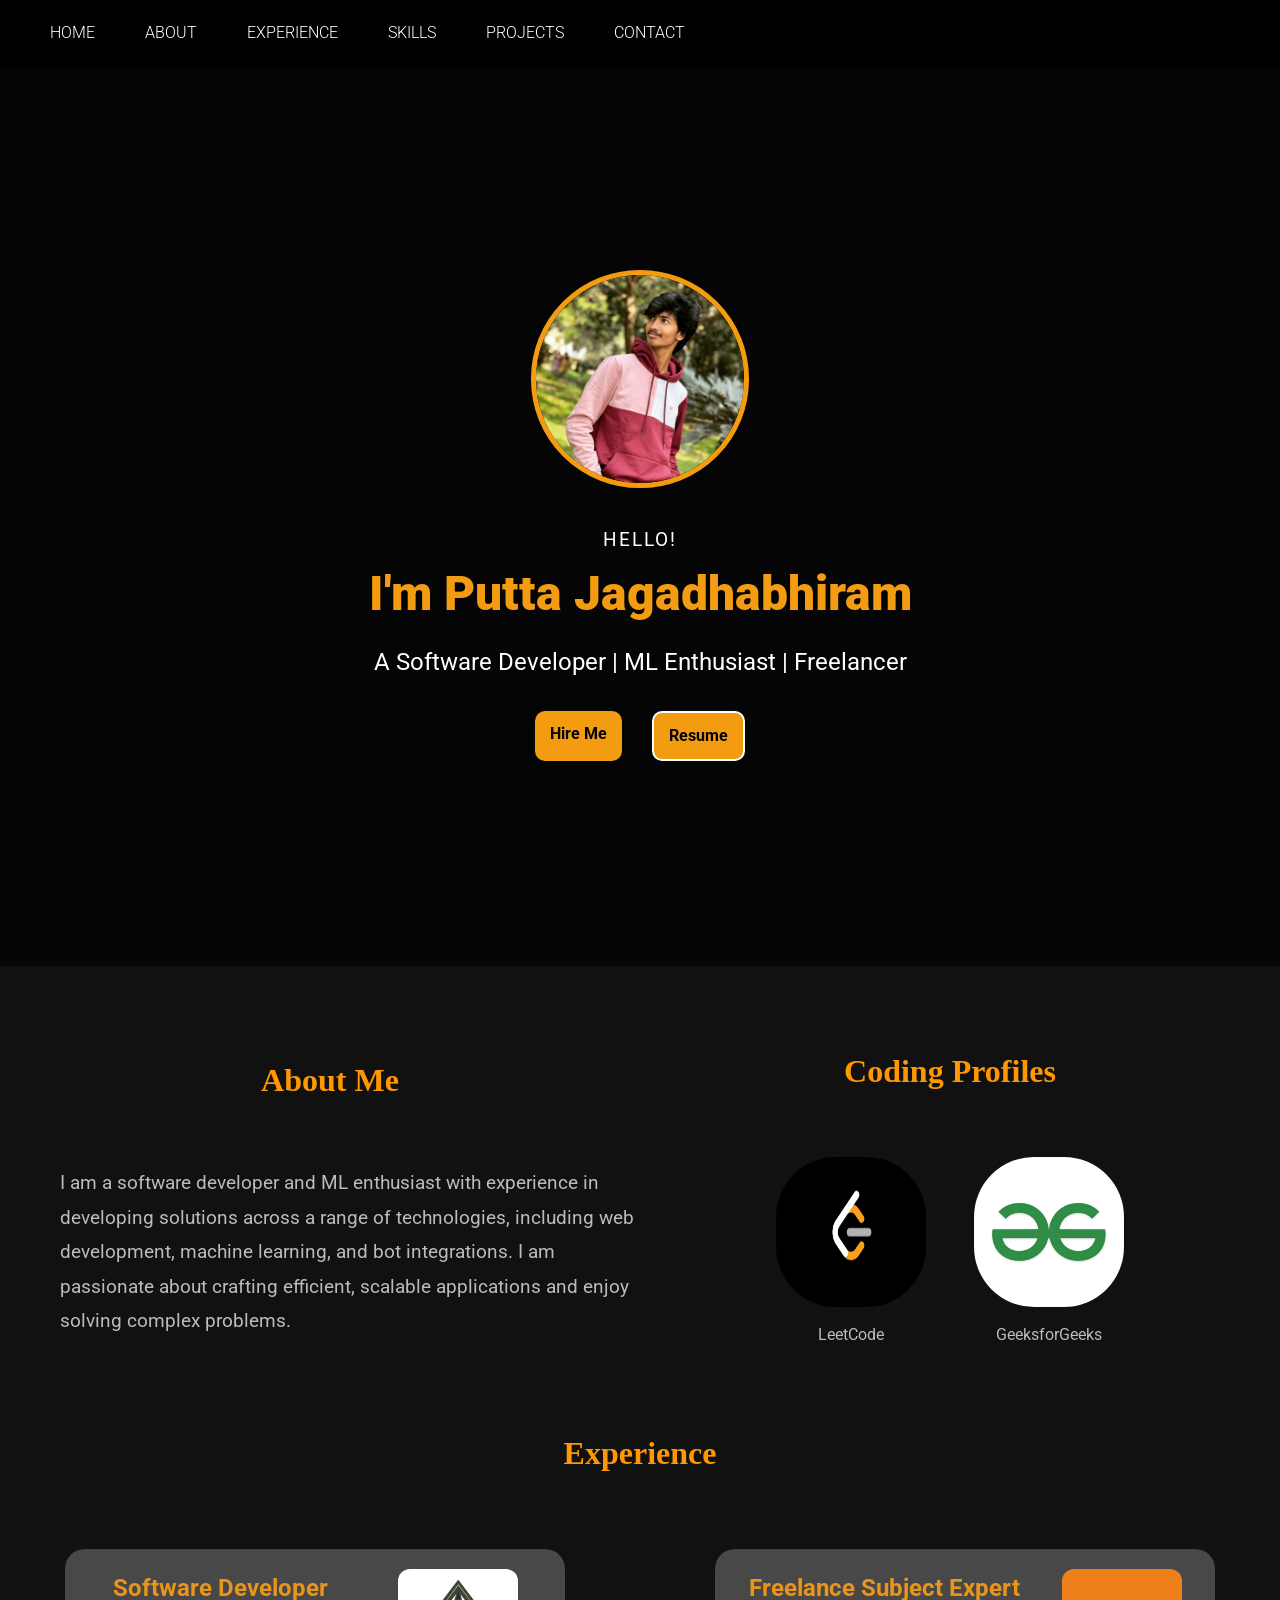
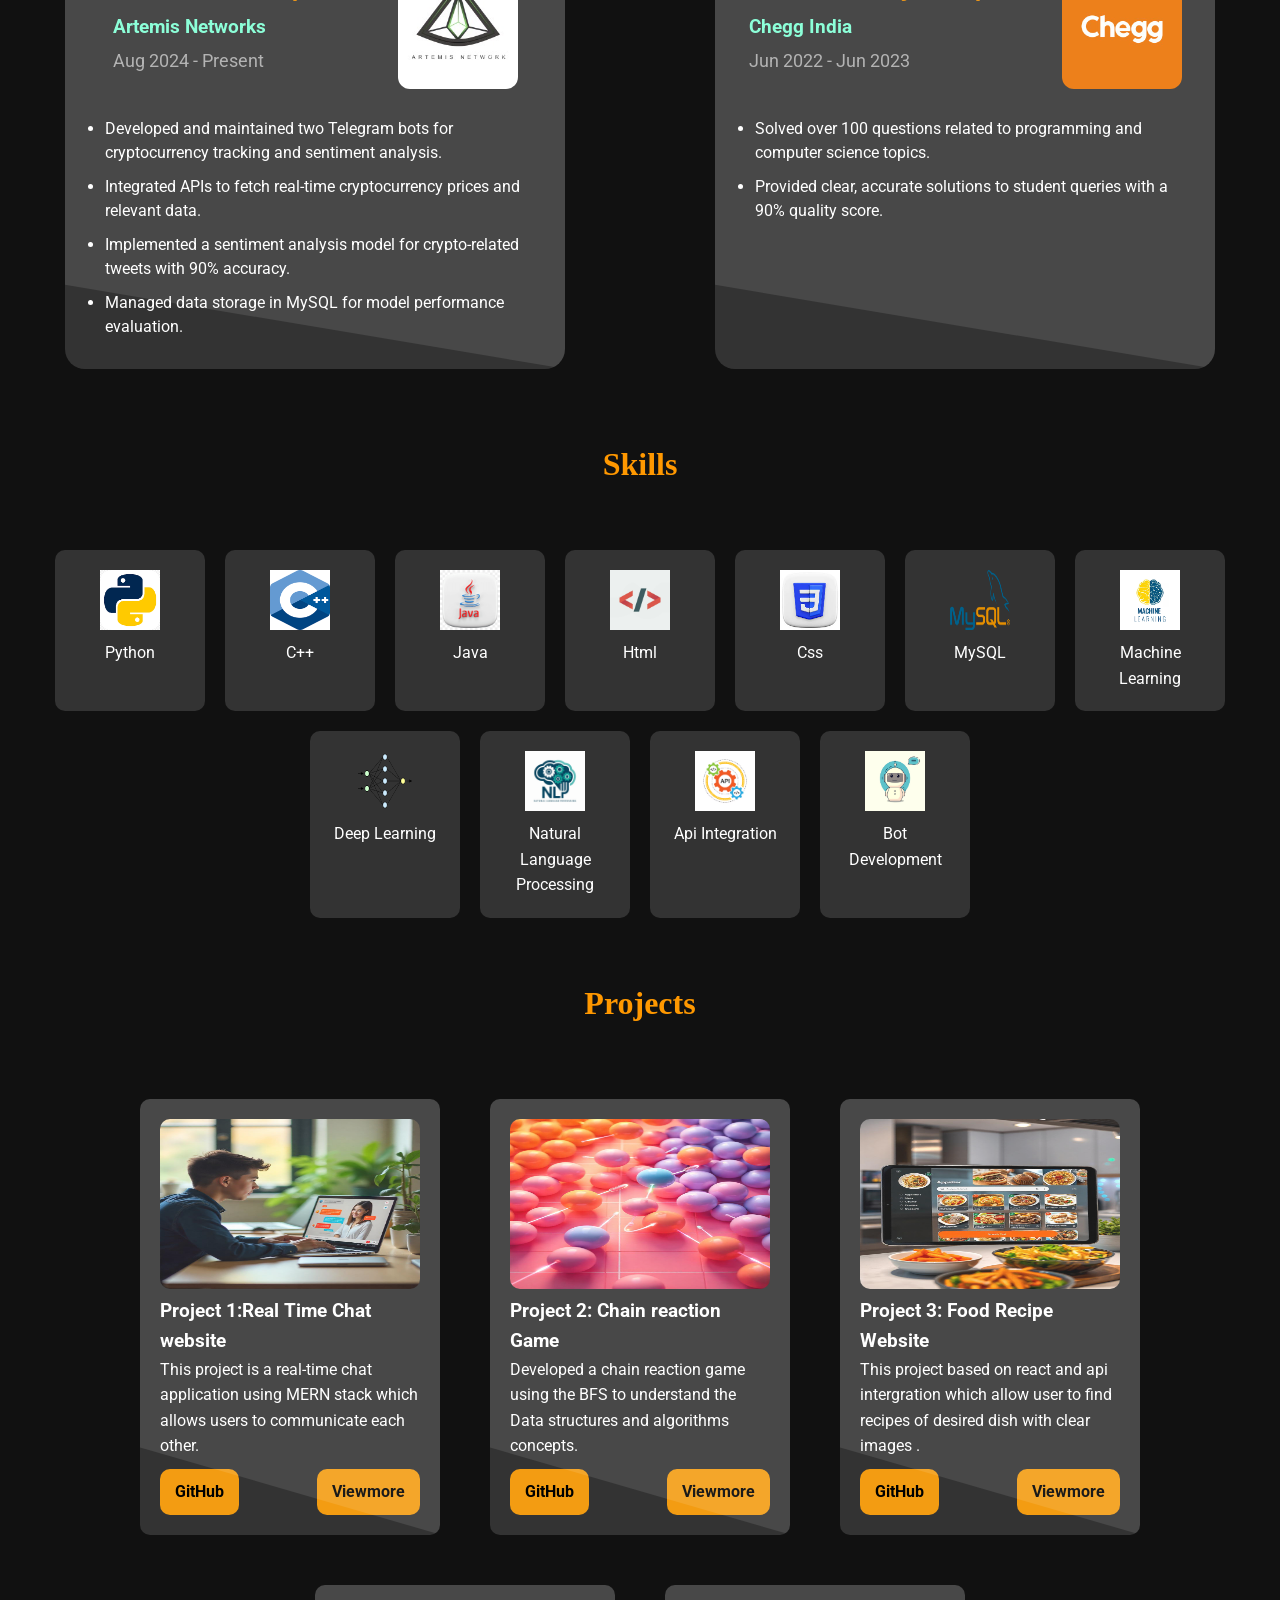
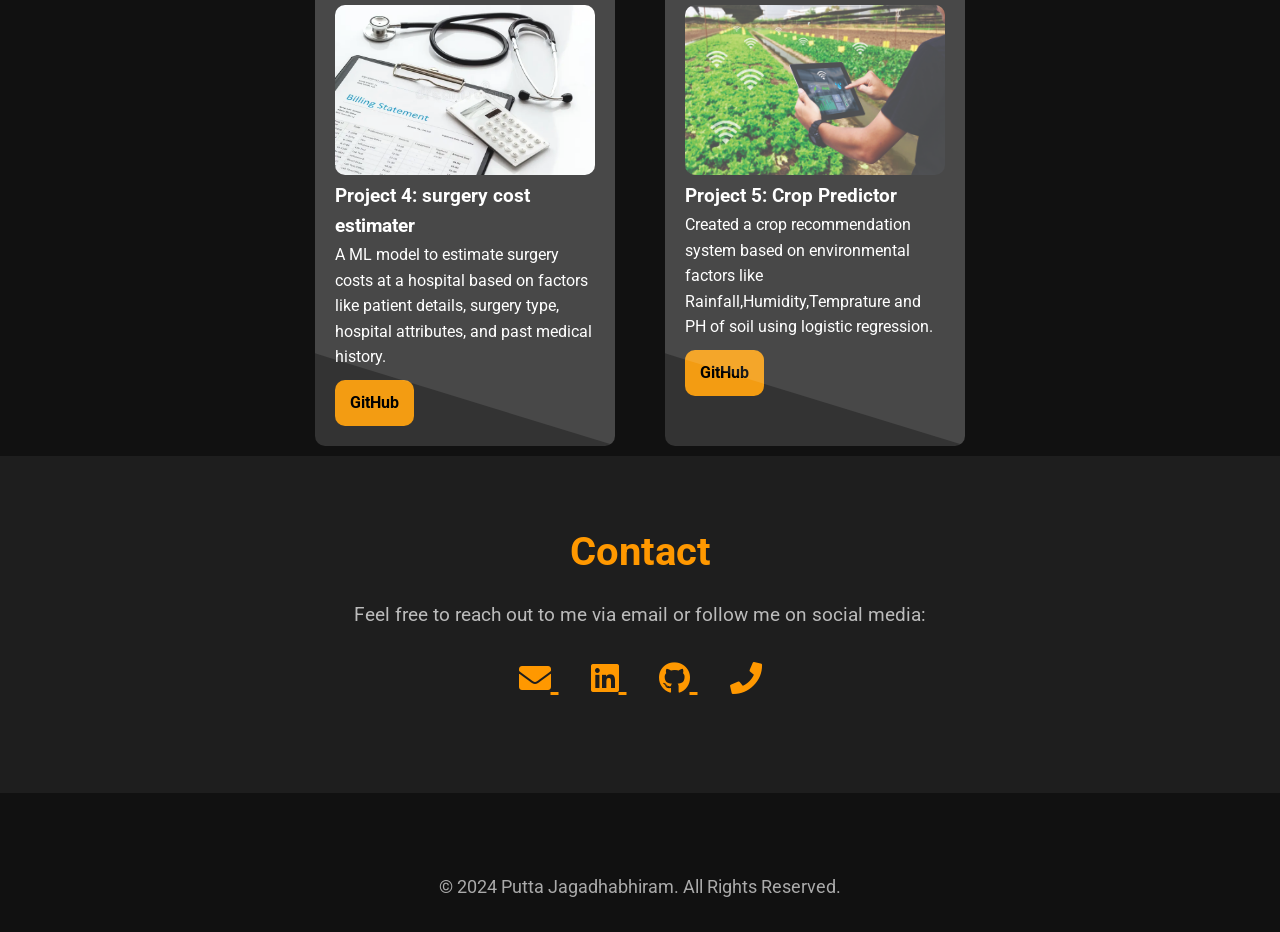
==== index.html @ eaf0d58d "Update index.html" ====
<!DOCTYPE html>
<html lang="en">
<head>
    <meta charset="UTF-8">
    <meta name="viewport" content="width=device-width, initial-scale=1.0">
    <meta http-equiv="X-UA-Compatible" content="IE=edge">
    <title>Putta Jagadhabhiram | Portfolio</title>
    <link rel="stylesheet" href="style.css">
    <link href="https://fonts.googleapis.com/css2?family=Roboto:wght@400;700&display=swap" rel="stylesheet">
    <link rel="stylesheet" href="https://cdnjs.cloudflare.com/ajax/libs/font-awesome/5.15.3/css/all.min.css">

</head>
    <!-- Google tag (gtag.js) -->
<script async src="https://www.googletagmanager.com/gtag/js?id=G-X73MNJ2M0C"></script>
<script>
  window.dataLayer = window.dataLayer || [];
  function gtag(){dataLayer.push(arguments);}
  gtag('js', new Date());

  gtag('config', 'G-X73MNJ2M0C');
</script>
    
<body>
    <header>
        <nav>
            <!-- Hamburger Icon for Mobile -->
            <div class="menu-toggle" id="mobile-menu">&#9776;</div>
    
            <!-- Navigation Links -->
            <ul id="nav-list">
                <li><a href="#hero">Home</a></li>
                <li><a href="#about">About</a></li>
                <li><a href="#experience">Experience</a></li>
                <li><a href="#skills">Skills</a></li>
                <li><a href="#projects">Projects</a></li>
                <li><a href="#contact">Contact</a></li>
            </ul>
        </nav>
    </header>
    
    
    
    

    <section id="hero">
        <div class="hero-content">
            <img src="hero-background.jpg" alt="Hero Image" class="hero-image">
            <div class="hero-text">
                <p class="hello-text">HELLO!</p>
                <h1>I'm Putta Jagadhabhiram</h1>
                <p class="role-text">A Software Developer | ML Enthusiast | Freelancer</p>
                <div class="btn-container">
                    <a href="#contact" class="btn primary-btn">Hire Me</a>
                    <a href="#projects" class="btn secondary-btn" id="resume-btn">Resume</a>
                </div>
            </div>
        </div>
    </section>
    <!-- Resume Button -->


<!-- Modal Structure -->
<div id="resume-modal" class="modal">
    <div class="modal-content">
        <span class="close">&times;</span>
        <h2>My Resume</h2>
        <iframe src="updated sde.pdf" width="100%" height="500px" frameborder="0"> 
            This browser does not support PDFs. Please download the resume <a href="resume for sde.pdf">here</a>.
        </iframe>
    </div>
</div>

    

    <!-- About Me Section -->
<section id="about" >
    <div class="about-content">
        <div class="about-text">
            <div class ="sideheadings">About Me</div>
            <p>I am a software developer and ML enthusiast with experience in developing solutions across a range of technologies, including web development, machine learning, and bot integrations. I am passionate about crafting efficient, scalable applications and enjoy solving complex problems.</p>
        </div>
        
        <div class="coding-profiles">
            <div class ="sideheadings">Coding Profiles</div>
            <div class="profile-links">
                <div class="profile-item">
                    <a href="https://leetcode.com/u/jagadhabhiram/" target="_blank" title="LeetCode Profile">
                        <img src="src/codingprofilepics/leetcode.png" alt="LeetCode Logo" class="profile-icon">
                    </a>
                    <p>LeetCode</p>
                </div>
                <div class="profile-item">
                    <a href="https://www.geeksforgeeks.org/user/abhirampuiad0/" target="_blank" title="GeeksforGeeks Profile">
                        <img src="src/codingprofilepics/gfg.png" alt="GFG Logo" class="profile-icon">
                    </a>
                    <p>GeeksforGeeks</p>
                </div>
            </div>
        </div>
    </div>
</section>


   
    
<section id="experience">
        <div class ="sideheadings">Experience</div>
        <div class="experience-container">
            <div class="experience-card">
            <div class="experiencepicdiv">
                
                <div>
                    <h2>Software Developer</h2>
                    <h3>Artemis Networks</h3>
                    <p class="experience-date">Aug 2024 - Present</p>
                </div>
                <div>
                    <img src="src/codingprofilepics/artemisnetwork_logo.jpeg" alt="LeetCode Logo" class="experiencepic">
                </div>
            </div>
                
                
                <ul>
                    <li>Developed and maintained two Telegram bots for cryptocurrency tracking and sentiment analysis.</li>
                    <li>Integrated APIs to fetch real-time cryptocurrency prices and relevant data.</li>
                    <li>Implemented a sentiment analysis model for crypto-related tweets with 90% accuracy.</li>
                    <li>Managed data storage in MySQL for model performance evaluation.</li>
                </ul>
            </div>
    
            <div class="experience-card">
                <div class="experiencepicdiv">

                    
                    <div>
                        <h2>Freelance Subject Expert</h2>
                        <h3>Chegg India</h3>
                        <p class="experience-date">Jun 2022 - Jun 2023</p>
                    </div>
                    <div>
                        <img src="src/codingprofilepics/chegg.jpeg" alt="LeetCode Logo" class="experiencepic">
                    </div>
                    
                </div>
                
             
                <ul>
                    <li>Solved over 100 questions related to programming and computer science topics.</li>
                    <li>Provided clear, accurate solutions to student queries with a 90% quality score.</li>
                </ul>
            </div>
            
        </div>
    </section>
    

    <section id="skills">
        <div class ="sideheadings">Skills</div>
        <div class="skills-container">
            <div class="skill-card">
                <img src="src/skills\python.jpg" alt="JavaScript Logo" class="skill-logo">
                <p>Python</p>
            </div>
            <div class="skill-card">
                <img src="src/skills\cpp.jpg" alt="Python Logo" class="skill-logo">
                <p>C++</p>
            </div>
            <div class="skill-card">
                <img src="src/skills\java.jpg" alt="Machine Learning Logo" class="skill-logo">
                <p>Java</p>
            </div>
            <div class="skill-card">
                <img src="src/skills\html.png" alt="React Logo" class="skill-logo">
                <p>Html</p>
            </div>
            <div class="skill-card">
                <img src="src/skills\css.jpg" alt="Flask Logo" class="skill-logo">
                <p>Css</p>
            </div>
            <div class="skill-card">
                <img src="src/skills\sql.jpg" alt="TensorFlow Logo" class="skill-logo">
                <p>MySQL</p>

            </div>
            <div class="skill-card">
                <img src="src/skills\ml.png" alt="JavaScript Logo" class="skill-logo">
                <p>Machine Learning</p>
            </div>
            <div class="skill-card">
                <img src="src/skills\dl.png" alt="Python Logo" class="skill-logo">
                <p>Deep Learning</p>
            </div>
            <div class="skill-card">
                <img src="src/skills\npl.png" alt="Machine Learning Logo" class="skill-logo">
                <p>Natural Language Processing</p>
            </div>
            <div class="skill-card">
                <img src="src/skills\api.jpg" alt="JavaScript Logo" class="skill-logo">
                <p>Api Integration</p>
            </div>
            <div class="skill-card">
                <img src="src/skills\bot.jpg" alt="Python Logo" class="skill-logo">
                <p>Bot Development</p>
            </div>
          
            
            
            
        </div>
    </section>
    

    <section id="projects">
        <div class ="sideheadings">Projects</div>
        <div class="projects-container">

            <div class="project-card">
                <img src="src/projectpics/project1.jpeg" alt="Project 1" class="project-image">
                <h3>Project 1:Real Time Chat website</h3>
                <p>This project is a real-time chat application using MERN stack which allows users to communicate each other.</p>
                <div class="project-buttons">
                    
                    <a href="https://github.com/abhiramputta" target="_blank" class="btn">GitHub</a>
                    <a href="projectfiles/project3.html" target="_parent" class="btn">Viewmore</a>
                </div>
            </div>
            <div class="project-card">
                <img src="src/projectpics/project2.jpeg" alt="Project 1" class="project-image">
                <h3>Project 2: Chain reaction Game </h3>
                <p>Developed a chain reaction game using the BFS to understand the Data structures and 
                    algorithms concepts.
                </p>
                <div class="project-buttons">
                    
                    <a href="https://github.com/abhiramputta" target="_blank" class="btn">GitHub</a>
                    <a href="projectfiles/project1.html" target="_parent" class="btn">Viewmore</a>

                </div>
            </div>
            
            <div class="project-card">
                <img src="src/projectpics/project3-image.jpeg" alt="Project 3" class="project-image">
                <h3>Project 3: Food Recipe Website</h3>
                <p>This project based on react and api intergration which allow user to find recipes of desired dish with clear images
                    .</p>
                <div class="project-buttons">
                    
                    <a href="https://github.com/abhiramputta" target="_blank" class="btn">GitHub</a>
                    <a href="projectfiles/project2.html" target="_parent" class="btn">Viewmore</a>
                </div>
            </div>
            <div class="project-card">
                <img src="src/projectpics/project4-image.jpg" alt="Project 4" class="project-image">
                <h3>Project 4: surgery cost estimater</h3>
                <p>A ML model to estimate surgery costs at a hospital based on factors like patient details, surgery type, hospital attributes, and past medical history.</p>
                <div class="project-buttons">
                    <a href="https://github.com/abhiramputta" target="_blank" class="btn">GitHub</a>
                    
            </div>
            </div>
    
            
    
            
    
            <div class="project-card">
                <img src="src/projectpics/project5-image.jpg" alt="Project 5" class="project-image">
                <h3>Project 5: Crop Predictor</h3>
                <p>Created a crop recommendation system based on environmental factors like Rainfall,Humidity,Temprature and PH of soil using logistic regression.</p>
                <div class="project-buttons">
                    
                    <a href="https://github.com/abhiramputta" target="_blank" class="btn">GitHub</a>
                </div>
            </div>
    
           
        </div>
        </section>
        

    <!-- Contact Section -->
    <section id="contact">
        <h2>Contact</h2>
        <p>Feel free to reach out to me via email or follow me on social media:</p>
        
        <div class="contact-details">
            <a href="mailto:abhiramputta3113@gmail.com" target="_blank" title="Email">
                <i class="fas fa-envelope"></i>
            </a>
            <a href="https://www.linkedin.com/in/abhiram-putta" target="_blank" title="LinkedIn">
                <i class="fab fa-linkedin"></i>
            </a>
            <a href="https://github.com/abhiramputta" target="_blank" title="GitHub">
                <i class="fab fa-github"></i>
            </a>
            <a href="tel:+918096395119" title="Phone Number">
                <i class="fas fa-phone"></i>
            </a>
        </div>

        
    </section>
    <script>
       
       document.addEventListener('DOMContentLoaded', () => {
    const menuToggle = document.getElementById('mobile-menu');
    const navList = document.getElementById('nav-list');

    menuToggle.addEventListener('click', () => {
        // Toggle the open class on the nav list
        navList.classList.toggle('open');
    });

    // Close the menu when any link is clicked
    navList.addEventListener('click', (event) => {
        // Close the menu
        if (event.target.tagName === 'A') {
            navList.classList.remove('open');
        }
    });
});






        // Get the modal
        const modal = document.getElementById("resume-modal");

        // Get the button that opens the modal
        const btn = document.getElementById("resume-btn");

        // Get the <span> element that closes the modal
        const span = document.getElementsByClassName("close")[0];

        // When the user clicks the button, open the modal 
        btn.onclick = function() {
            modal.style.display = "block";
        }

        // When the user clicks on <span> (x), close the modal
        span.onclick = function() {
            modal.style.display = "none";
        }

        // When the user clicks anywhere outside of the modal, close it
        window.onclick = function(event) {
            if (event.target === modal) {
                modal.style.display = "none";
            }
        }
        
    </script>


    <footer>
        <p>© 2024 Putta Jagadhabhiram. All Rights Reserved.</p>
    </footer>
</body>
</html>
---- style.css ----
/* General Styles */
:root {
    --primary-color: #f39c12;
    --secondary-color: #333;
    --text-color: #fff;
    --background-color: #111;
    --hover-bg-color: #e67e22;
    --accent-color: #f39c12;
    --light-text-color: #aaa;
    --padding-small: 10px;
    --padding-medium: 20px;
    --padding-large: 30px;
    --border-radius: 10px;
    --border-radius-large: 20px;
    --font-large: 50px;
    --font-medium: 24px;
    --font-small: 18px;
    --font-xsmall: 14px;
}

/* Reset styles */
* {
    margin: 0;
    padding: 0;
    box-sizing: border-box;
}

body {
    font-family: 'Roboto', sans-serif;
    background-color: var(--background-color);
    color: var(--text-color);
    line-height: 1.6;
    transition: all 0.3s ease;
}

/* Header Styles */
/* Header and Navigation */
header {
    background-color: #000;
    padding: var(--padding-small) var(--padding-medium);
    display: flex;
    justify-content: space-between;
    align-items: center;
    box-shadow: 0 4px 8px rgba(0, 0, 0, 0.5);
    position: sticky;
    top: 0;
    z-index: 1000;
    animation: slideDown 0.5s ease-in-out;
}

@keyframes slideDown {
    from {
        transform: translateY(-100%);
    }
    to {
        transform: translateY(0);
    }
}

/* /* Logo */


/* Navigation Styling */
nav {
    display: flex;
    justify-content: space-between;
    align-items: center; /* Align items vertically in the center */
    padding: 10px;
    position: relative;
}

/* Hide the menu on mobile */
.menu-toggle {
    display: none; /* Hide the menu toggle on larger screens */
    cursor: pointer;
    font-size: 20px;
}

/* Navigation List */
nav ul {
    list-style-type: none;
    display: flex; /* Display as a flex container */
    gap: var(--padding-small); /* Space between items */
}

/* Navigation List Item */
nav ul li {
    position: relative; /* Positioning context for pseudo-elements */
}

nav ul li a {
    text-decoration: none;
    color: var(--text-color); /* Text color variable */
    font-weight: 300;
    text-transform: uppercase;
    padding: var(--padding-small) var(--padding-medium); /* Padding around links */
    transition: color 0.3s ease, transform 0.3s ease; /* Transition effects */
}

/* Hover Effects with Animation */
nav ul li a:hover {
    color: var(--hover-bg-color); /* Color change on hover */
    transform: scale(1.1); /* Slight scaling on hover */
}

/* Underline Effect on Hover */
nav ul li a::after {
    content: ''; /* Creates an underline */
    position: absolute;
    width: 0;
    height: 2px;
    background-color: var(--hover-bg-color); /* Underline color */
    left: 50%; /* Centered */
    bottom: 0;
    transition: width 0.3s ease, left 0.3s ease; /* Transition for underline */
}

nav ul li a:hover::after {
    width: 100%; /* Full width on hover */
    left: 0; /* Align to the left */
}

/* Responsive Design */
@media (max-width: 768px) {
    nav {
        justify-content: space-between; /* Space between items */
    }

    /* Hamburger icon visible on mobile */
    .menu-toggle {
        display: block; /* Show on mobile */
        color: var(--text-color); /* Text color for hamburger */
    }

    nav ul {
        flex-direction: column; /* Stack items vertically */
        visibility: hidden; /* Hidden by default */
        position: fixed; /* Fixed positioning for full screen */
        left: 0; /* Align to the left */
        top: 0; /* Align to the top */
        width: 100%; /* Full width */
        height: 100%; /* Full height */
        background-color: rgba(8, 6, 6, 0.95); /* Semi-transparent background */
        justify-content: center; /* Center items vertically */
        align-items: center; /* Center items horizontally */
        transition: visibility 0s, opacity 0.3s ease; /* Smooth transition */
        opacity: 0; /* Hidden by default */
    }

    /* Menu open state */
    nav ul.open {
        visibility: visible; /* Make it visible */
        opacity: 1; /* Fully opaque */
        padding: 10px; /* Padding around the menu */
    }

    nav ul li {
        width: 100%; /* Full width for menu items */
        text-align: center; /* Center align text */
    }

    nav ul li a {
        padding: 15px; /* Adjust padding for links */
        display: block; /* Make links block level */
        font-size: 18px; /* Font size for links */
        border-bottom: 1px solid rgba(255, 255, 255, 0.1); /* Divider between items */
    }
}

/* Modal Styles */
.modal {
    display: none; /* Hidden by default */
    position: fixed; /* Stay in place */
    z-index: 1000; /* Sit on top */
    left: 0;
    top: 0;
    width: 100%; /* Full width */
    height: 100%; /* Full height */
    overflow: auto; /* Enable scroll if needed */
    background-color: rgba(15, 4, 4, 0.8); /* Black w/ opacity */
}

.modal-content {
    background-color: #191717;
    margin: 15% auto; /* 15% from the top and centered */
    padding: 20px;
    border: 1px solid #060505;
    width: 80%; /* Could be more or less, depending on screen size */
}

.close {
    color: #aaa;
    float: right;
    font-size: 28px;
    font-weight: bold;
}

.close:hover,
.close:focus {
    color: black;
    text-decoration: none;
    cursor: pointer;
}

/* Hero Section */
#hero {
    background-size: cover;
    background-position: center;
    height: 100vh; /* Full viewport height */
    display: flex;
    align-items: center; /* Center content vertically */
    justify-content: center; /* Center content horizontally */
    text-align: center;
    color: var(--text-color);
    position: relative;
    padding: 20px; /* Add some padding for smaller screens */
}

#hero::after {
    content: '';
    position: absolute;
    top: 0;
    left: 0;
    width: 100%;
    height: 100%;
    background: rgba(0, 0, 0, 0.7); /* Dark overlay */
}

.hero-content {
    position: relative;
    z-index: 1; /* Ensure content is above the overlay */
}

/* Responsive Image */
.hero-image {
    width: 40%; /* Flexible width for responsiveness */
    max-width: 300px; /* Max width for larger screens */
    height: auto; /* Maintain aspect ratio */
    border-radius: 50%;
    object-fit: cover; /* Cover the element */
    margin: 0 auto 20px; /* Center image and add margin */
    transition: transform 0.3s ease; /* Scale transition */
    border: 5px solid var(--primary-color);
}

.hero-image:hover {
    transform: scale(1.1); /* Scale on hover */
}

/* Responsive Text */
.hero-text h1 {
    font-size: 3rem; /* Use rem for flexibility */
    font-weight: 900;
    color: var(--primary-color);
    margin-bottom: 10px; /* Add space below */
}

.hello-text {
    padding-top: 10px; /* Adjust padding for smaller screens */
    font-size: 1.2rem; /* Responsive font size */
    letter-spacing: 2px; /* Reduced letter spacing for smaller screens */
}

.role-text {
    font-size: 1.5rem; /* Responsive font size */
    margin-bottom: var(--padding-large);
}

/* Media Queries for Further Responsiveness */
@media (max-width: 768px) {
    .hero-image {
        width: 70%; /* Increase image size on smaller screens */
    }

    .hero-text h1 {
        font-size: 2.5rem; /* Smaller font size for h1 */
    }

    .hello-text {
        font-size: 1rem; /* Smaller font size for hello text */
    }

    .role-text {
        font-size: 1.2rem; /* Smaller font size for role text */
    }
}

@media (max-width: 480px) {
    .hero-image {
        width: 90%; /* Full width on very small screens */
    }

    .hero-text h1 {
        font-size: 2rem; /* Further reduce h1 size */
    }

    .hello-text {
        font-size: 0.9rem; /* Further reduce hello text size */
    }

    .role-text {
        font-size: 1rem; /* Further reduce role text size */
    }
}

.btn-container {
    display: flex;
    justify-content: center;
    gap: var(--padding-large);
}

.btn {
    padding: var(--padding-small) var(--padding-large);
    border-radius: var(--border-radius);
    font-weight: bold;
    text-decoration: none;
    transition: transform 0.3s ease, box-shadow 0.3s ease;
}

.primary-btn {
    background-color: var(--primary-color);
    color: #000;
    box-shadow: 0 4px 15px rgba(0, 0, 0, 0.2);
}

.primary-btn:hover {
    transform: translateY(-3px);
    box-shadow: 0 6px 20px rgba(0, 0, 0, 0.3);
}

.secondary-btn {
    background-color: transparent;
    border: 2px solid var(--text-color);
    color: var(--text-color);
}

.secondary-btn:hover {
    border-color: var(--primary-color);
    color: var(--primary-color);
}

/* Section Styles */
.sideheadings{
    padding: 60px 20px;
    text-align: center;
    font-family: Georgia, 'Times New Roman', Times, serif;
    font-size: xx-large;
    font-weight: bolder;
    color: #ff9800;
    
}


#about {
    padding: 20px 20px;
}

.about-content {
    display: flex;
    justify-content: space-between;
    align-items: center;
}

.about-text {
    max-width: 50%;
}



.about-text p {
    font-size: 1.2rem;
    color: #bbb;
    line-height: 1.8;
    text-align: left;
    padding-left: 40px;
}

.coding-profiles {
    flex: 1;
    text-align: center;

}



.profile-links {
    display: flex;
    justify-content: center;
}

.profile-item {
    margin: 0 1.5rem;
}

.profile-item img.profile-icon {
    width: 150px;
    height: 150px;
    border-radius: 40%;
    transition: transform 0.3s ease;
}

.profile-item img.profile-icon:hover {
    transform: scale(1.1);
}

.profile-item p {
    margin-top: 0.5rem;
    color: #bbb;
    font-size: 1rem;
}

@media (max-width: 768px) {
    .about-content {
        flex-direction: column;
    }
    
    .about-text, .coding-profiles {
        max-width: 100%;
        text-align: center;
    }
}


/* Experience Section */
#experience .experience-container {
    display: flex;
    justify-content: space-around;
    flex-wrap: wrap;
    gap: 20px; /* Added consistent spacing */
}

.experience-card {
    background-color: var(--secondary-color);
    padding: var(--padding-medium);
    width: min(500px, 80%); /* Adjust for responsiveness */
    margin: 10px;
    border-radius: var(--border-radius-large);
    text-align: left;
    transition: transform 0.3s, box-shadow 0.3s;
    position: relative;
    overflow: hidden;
}

.experience-card::before {
    content: '';
    position: absolute;
    top: 0;
    left: 0;
    width: 100%;
    height: 100%;
    background: rgba(255, 255, 255, 0.1);
    clip-path: polygon(0 0, 100% 0, 100% 100%, 0 80%);
    transition: clip-path 0.3s ease;
}

.experience-card:hover::before {
    clip-path: polygon(0 0, 100% 0, 100% 100%, 0 0);
}

.experience-card:hover {
    transform: translateY(-5px);
    box-shadow: 0 6px 25px rgba(0, 0, 0, 0.5); /* Subtle shadow enhancement */
}

.experience-card h2 {
    margin-bottom: 5px;
    font-weight: bold;
    color:#e68900;
}

.experience-card h3 {
    margin: 5px 0;
    color:aquamarine;
}

.experience-date {
    font-size: var(--font-small);
    color: var(--light-text-color);
    margin-bottom: 10px;
}

.experience-card ul {
    list-style-type: disc;
    padding-left: 20px;
}

.experience-card ul li {
    margin-bottom: 10px; /* Better spacing */
    line-height: 1.5; /* Improves readability */
}

.experiencepicdiv {
    display: flex;
    flex-direction: row;
    justify-content: space-around;
    gap: 15px;
    margin-bottom: 20px;
}

.experiencepic {
    max-width: 120px; /* Adjusted for smaller size */
    max-height: 200px;
    object-fit: cover; /* Prevents distortion */
    border-radius: 10%; /* Circular image */
    
}


/* Skill Section */
#skills .skills-container {
    display: flex;
    justify-content: center;
    gap: 20px;
    flex-wrap: wrap;
}

.skill-card {
    background-color: #333;
    color: var(--text-color);
    padding: var(--padding-medium);
    border-radius: var(--border-radius);
    width: 150px;
    text-align: center;
    transition: transform 0.3s ease, box-shadow 0.3s ease;
    display: flex;
    flex-direction: column;
    align-items: center;
}

.skill-logo {
    width: 60px;
    height: 60px;
    margin-bottom: 10px;
}

.skill-card:hover {
    transform: translateY(-10px);
    box-shadow: 0 8px 16px rgba(0, 0, 0, 0.3);
}

/* Projects Section */
#projects .projects-container {
    display: flex;
    justify-content: center;
    flex-wrap: wrap;
    gap: 30px;
}

.project-card {
    background-color: var(--secondary-color);
    padding: var(--padding-medium);
    width: 300px;
    margin: 10px;
    border-radius: var(--border-radius);
    text-align: left;
    transition: transform 0.3s, box-shadow 0.3s;
    overflow: hidden;
    position: relative;
}

.project-card:hover {
    transform: translateY(-10px);
    box-shadow: 0 4px 20px rgba(0, 0, 0, 0.5);
}

.project-card::after {
    content: '';
    position: absolute;
    top: 0;
    left: 0;
    width: 100%;
    height: 100%;
    background: rgba(255, 255, 255, 0.1);
    clip-path: polygon(0 0, 100% 0, 100% 100%, 0 80%);
    transition: clip-path 0.3s ease;
}

.project-card:hover::after {
    clip-path: polygon(0 0, 100% 0, 100% 100%, 0 0);
}

.project-image {
    width: 100%;
    height: 170px;
    border-radius: var(--border-radius);
}

.project-buttons {
    display: flex;
    justify-content: space-between;
    margin-top: 10px;
}

.btn {
    padding: var(--padding-small) 15px;
    border-radius: var(--border-radius);
    background-color: var(--primary-color);
    color: #000;
    text-decoration: none;
    transition: background-color 0.3s ease, transform 0.3s ease;
}

.btn:hover {
    background-color: var(--hover-bg-color);
    transform: translateY(-3px);
}
@import url('https://cdnjs.cloudflare.com/ajax/libs/font-awesome/5.15.3/css/all.min.css');

/* Contact Section */
#contact {
    padding: 4rem 2rem;
    background-color: #1e1e1e;
    color: white;
    text-align: center;
}

#contact h2 {
    font-size: 2.5rem;
    margin-bottom: 1rem;
    color: #ff9800;
}

#contact p {
    font-size: 1.2rem;
    color: #bbb;
}

.contact-details {
    margin: 1.5rem 0;
}

.contact-details a {
    margin: 0 1rem;
    color: #ff9800;
    font-size: 2rem;
    transition: color 0.3s ease;
}

.contact-details a:hover {
    color: #e68900;
}

.email-text {
    font-size: 1.1rem;
    color: #ccc;
}

/* FontAwesome Icons */



/* Footer Styles */
footer {
    
    padding: var(--padding-medium);
    text-align: center;
    color: var(--light-text-color);
    font-size: var(--font-small);
    margin-top: 50px;
}

footer p {
    margin: 10px 0;
}
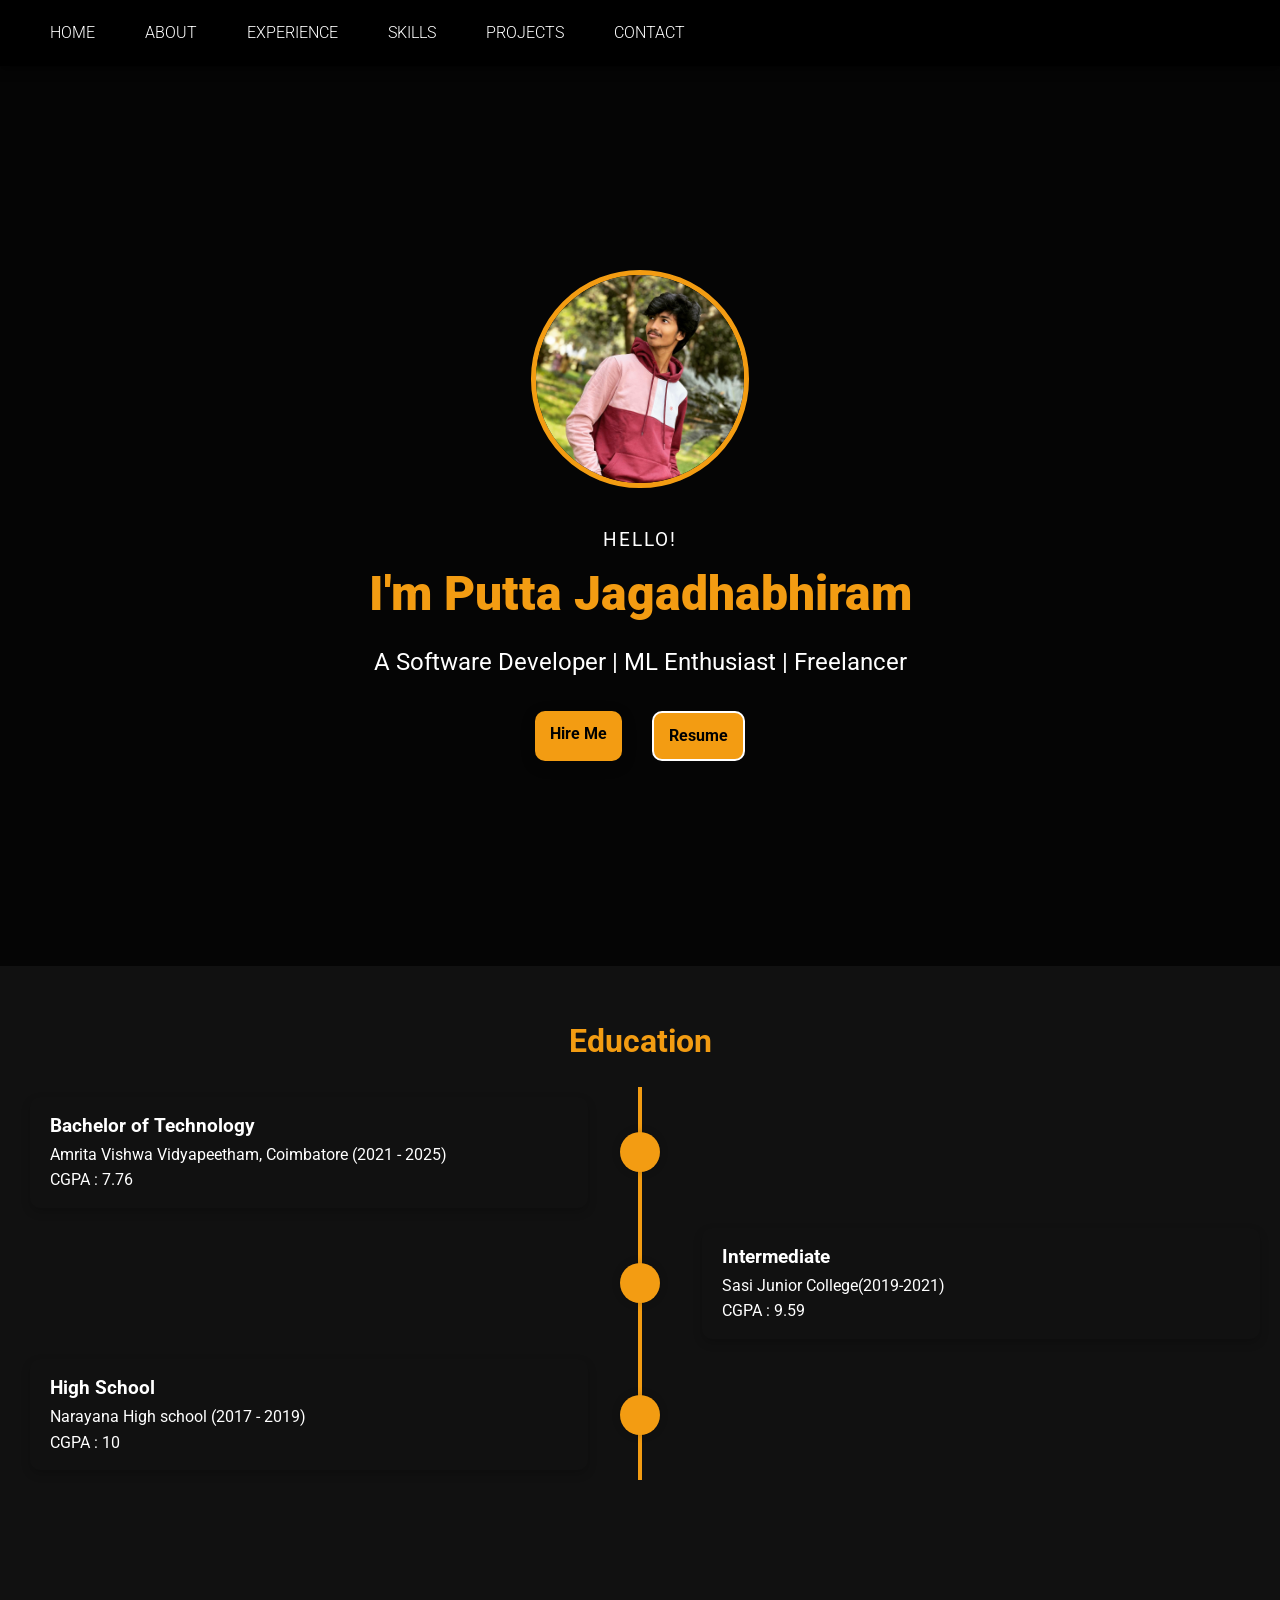
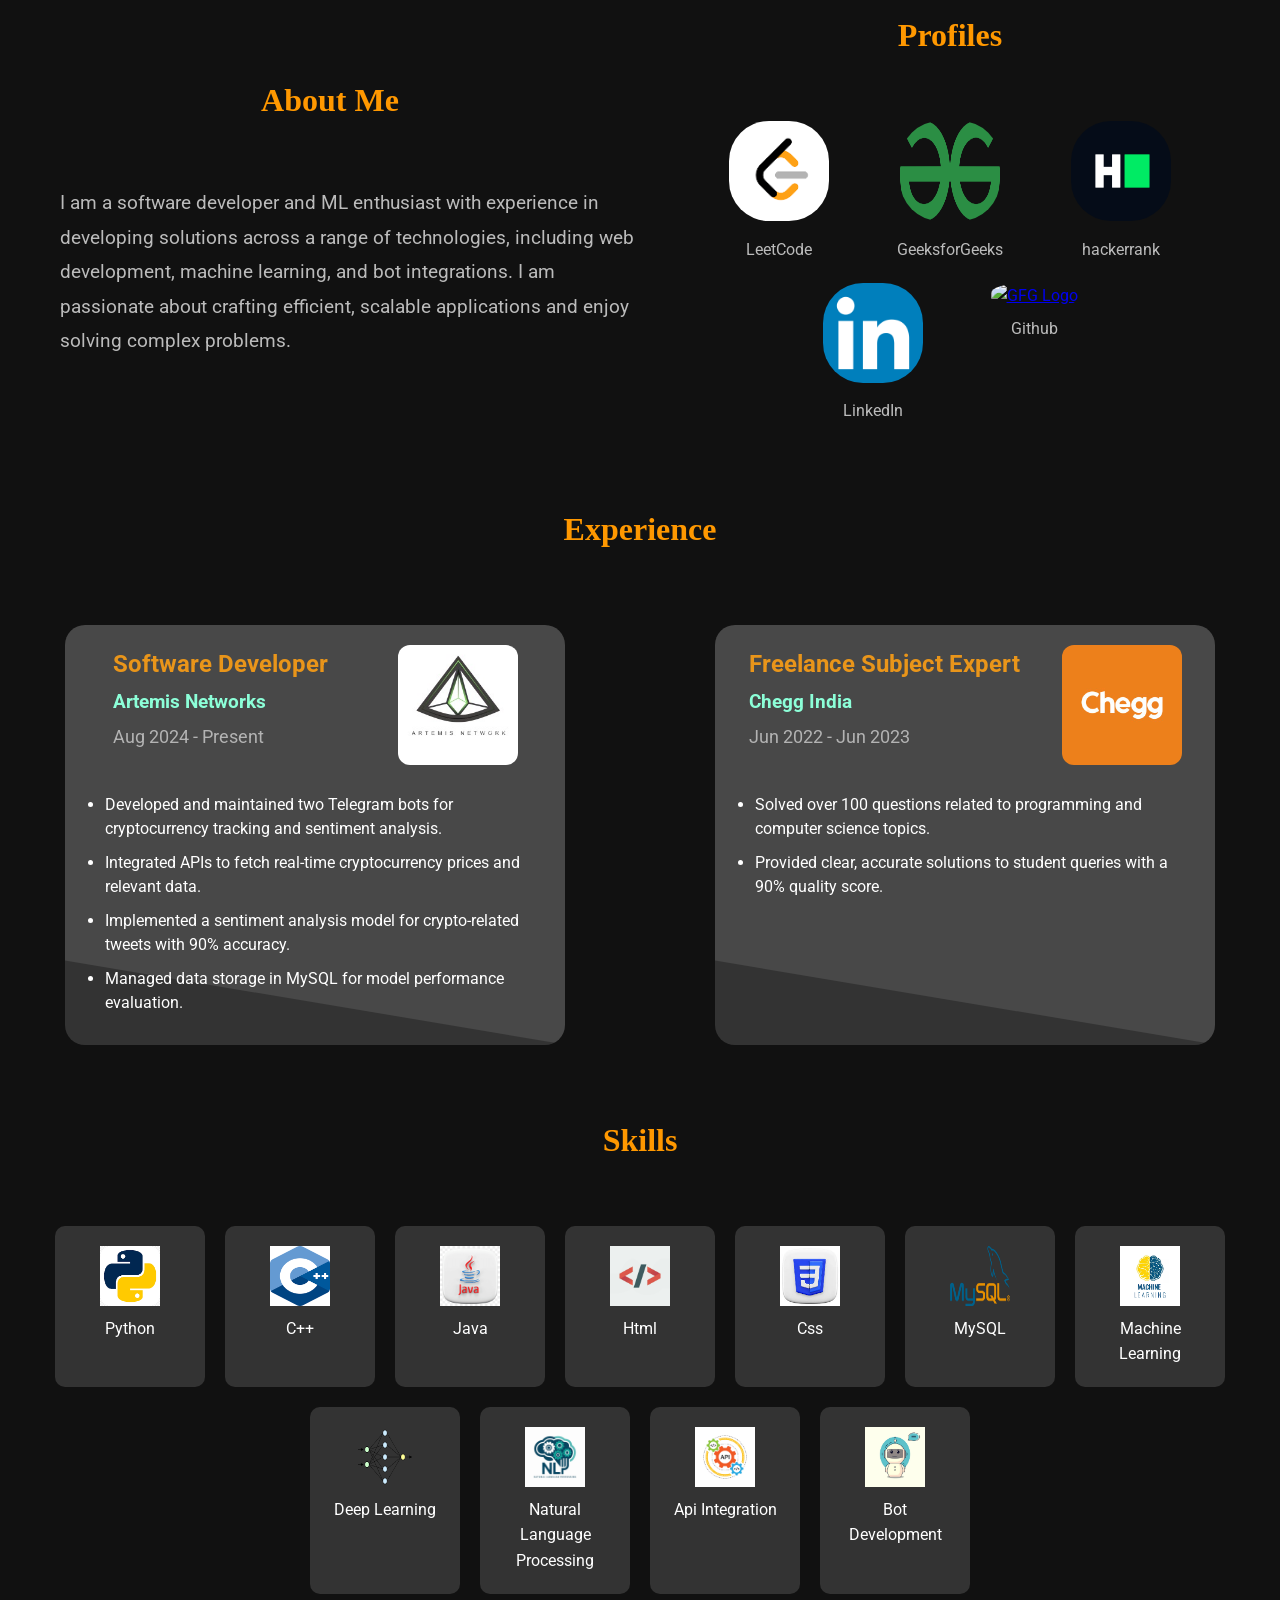
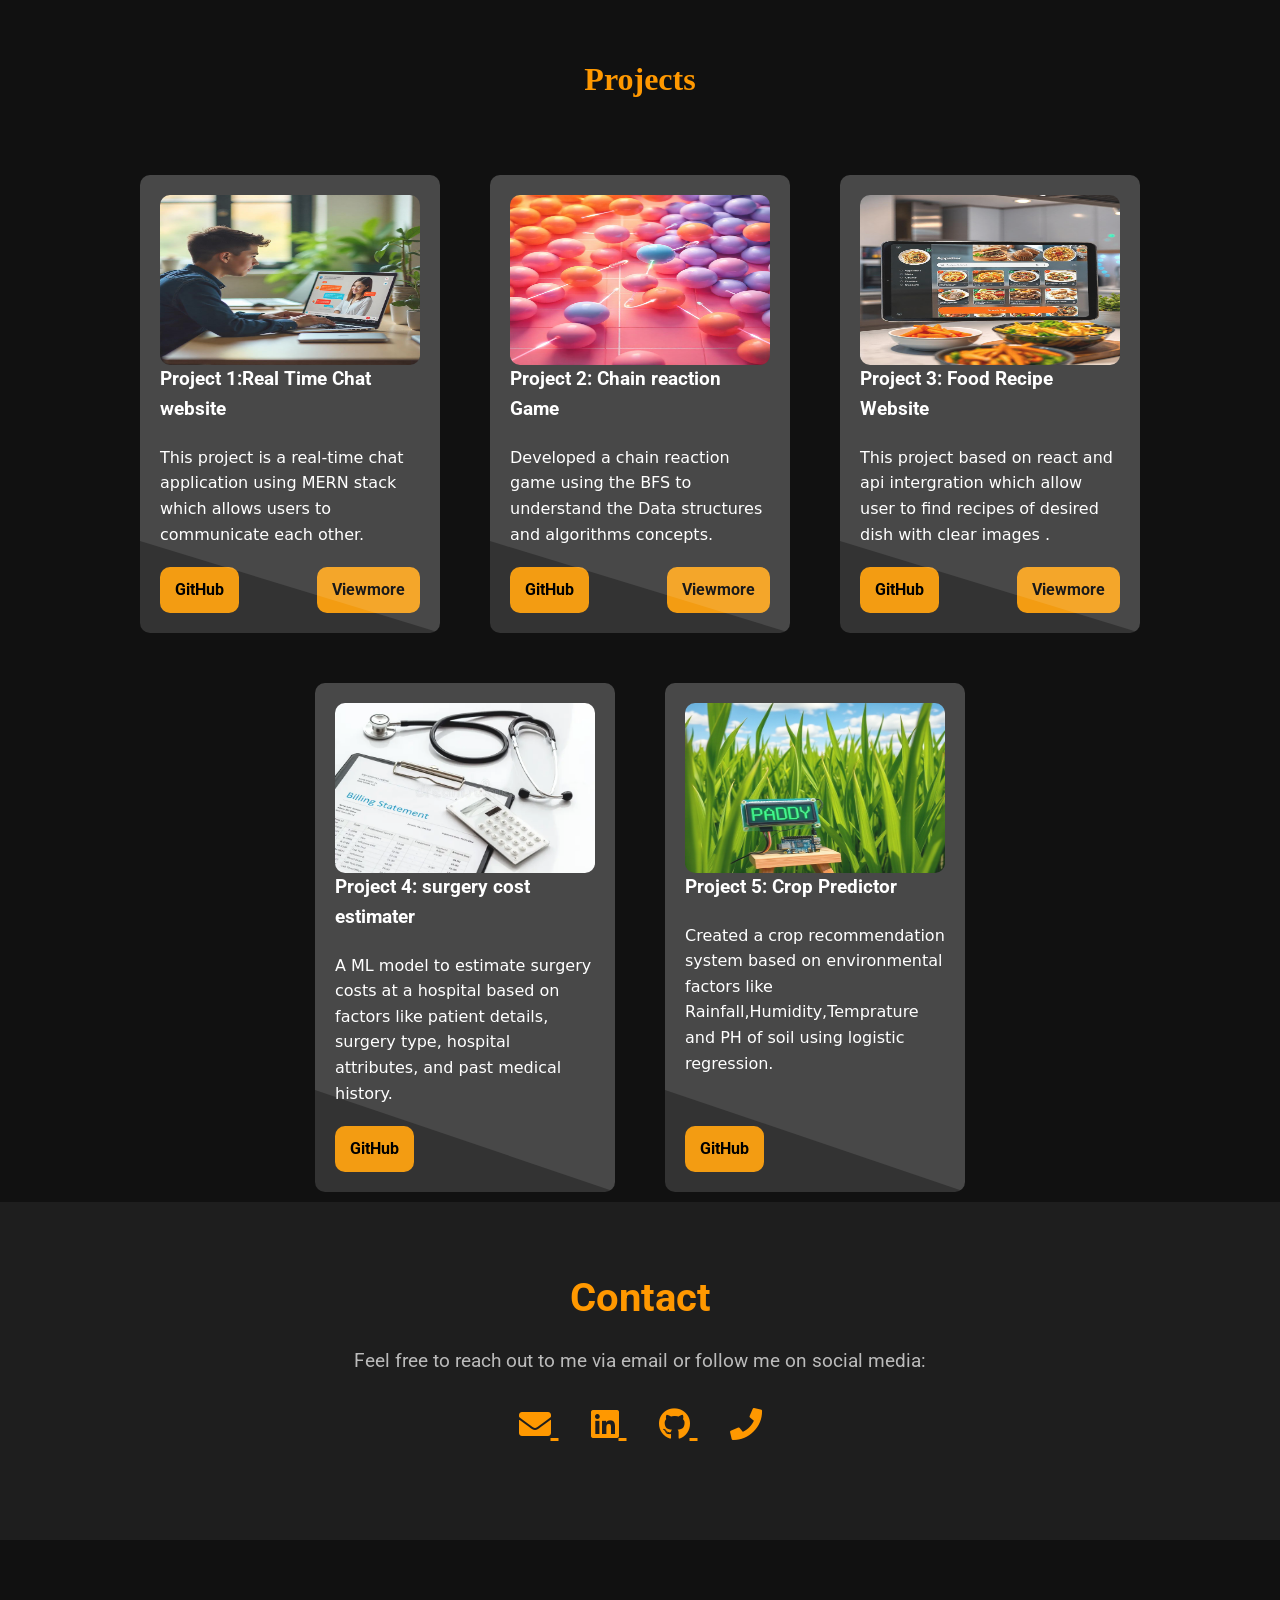
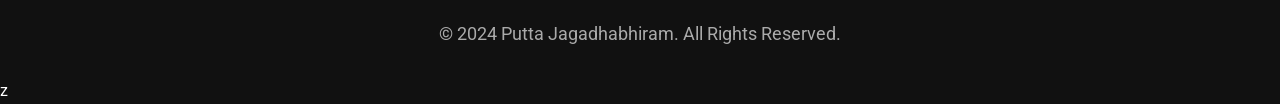
==== commit c482c665: "education updated" ====
--- a/index.html
+++ b/index.html
@@ -64,11 +64,40 @@
     <div class="modal-content">
         <span class="close">&times;</span>
         <h2>My Resume</h2>
-        <iframe src="updated sde.pdf" width="100%" height="500px" frameborder="0"> 
+        <iframe src="resume for sde.pdf" width="100%" height="500px" frameborder="0"> 
             This browser does not support PDFs. Please download the resume <a href="resume for sde.pdf">here</a>.
         </iframe>
     </div>
 </div>
+
+<section id="education">
+    <h2>Education</h2>
+    <div class="timeline">
+        <div class="timeline-container left">
+            <div class="content">
+                <h3>Bachelor of Technology</h3>
+                <p>Amrita Vishwa Vidyapeetham, Coimbatore (2021 - 2025)</p>
+                <p>CGPA : 7.76</p>
+            </div>
+        </div>
+        <div class="timeline-container right">
+            <div class="content">
+                <h3>Intermediate</h3>
+                <p>Sasi Junior College(2019-2021)</p>
+                <p>CGPA : 9.59</p>
+            </div>
+        </div>
+        <div class="timeline-container left">
+            <div class="content">
+                <h3>High School</h3>
+                <p>Narayana High school (2017 - 2019)</p>
+                <p>CGPA : 10</p>
+            </div>
+        </div>
+    </div>
+</section>
+
+
 
     
 
@@ -81,7 +110,7 @@
         </div>
         
         <div class="coding-profiles">
-            <div class ="sideheadings">Coding Profiles</div>
+            <div class ="sideheadings">Profiles</div>
             <div class="profile-links">
                 <div class="profile-item">
                     <a href="https://leetcode.com/u/jagadhabhiram/" target="_blank" title="LeetCode Profile">
@@ -94,6 +123,24 @@
                         <img src="src/codingprofilepics/gfg.png" alt="GFG Logo" class="profile-icon">
                     </a>
                     <p>GeeksforGeeks</p>
+                </div>
+                <div class="profile-item">
+                    <a href="https://www.hackerrank.com/profile/abhiramputta3113" target="_blank" title="hackerrank Profile">
+                        <img src="src/codingprofilepics/hackerrank.png" alt="GFG Logo" class="profile-icon">
+                    </a>
+                    <p>hackerrank</p>
+                </div>
+                <div class="profile-item">
+                    <a href="https://www.linkedin.com/in/abhiram-putta/" target="_blank" title="LinkedIn Profile">
+                        <img src="src/codingprofilepics/linkedin.png" alt="GFG Logo" class="profile-icon">
+                    </a>
+                    <p>LinkedIn</p>
+                </div>
+                <div class="profile-item">
+                    <a href="https://github.com/abhiramputta" target="_blank" title="GitHub Profile">
+                        <img src="src/codingprofilepics/git.png" alt="GFG Logo" class="profile-icon">
+                    </a>
+                    <p>Github</p>
                 </div>
             </div>
         </div>
@@ -350,6 +397,29 @@
                 modal.style.display = "none";
             }
         }
+
+        document.addEventListener("DOMContentLoaded", () => {
+    const containers = document.querySelectorAll(".timeline-container");
+    containers.forEach((container, index) => {
+        setTimeout(() => {
+            container.classList.add("active");
+        }, index * 2000); // Each container appears 1 second apart
+    });
+});
+
+document.addEventListener('scroll', () => {
+    const containers = document.querySelectorAll('.timeline-container');
+    const triggerHeight = window.innerHeight * 0.8;
+
+    containers.forEach((container) => {
+        const top = container.getBoundingClientRect().top;
+        if (top < triggerHeight) {
+            container.classList.add('active');
+        }
+    });
+});
+
+
         
     </script>
 
@@ -357,5 +427,5 @@
     <footer>
         <p>© 2024 Putta Jagadhabhiram. All Rights Reserved.</p>
     </footer>
-</body>
+</body>z
 </html>
--- a/style.css
+++ b/style.css
@@ -177,7 +177,7 @@
     width: 100%; /* Full width */
     height: 100%; /* Full height */
     overflow: auto; /* Enable scroll if needed */
-    background-color: rgba(15, 4, 4, 0.8); /* Black w/ opacity */
+  
 }
 
 .modal-content {
@@ -351,6 +351,135 @@
 }
 
 
+/* Education Section */
+#education {
+    padding: 50px 20px;
+    background-color: var(--secondary-bg-color);
+    text-align: center;
+}
+
+#education h2 {
+    margin-bottom: 20px;
+    color: var(--primary-color);
+    font-size: 2rem;
+}
+
+/* Timeline layout */
+.timeline {
+    display: flex;
+    flex-direction: column;
+    position: relative;
+    align-items: flex-start;
+    width: 100%;
+}
+
+.timeline::before {
+    content: '';
+    position: absolute;
+    top: 0;
+    left: 50%; /* Centered line */
+    transform: translateX(-50%);
+    width: 4px;
+    background-color: var(--primary-color);
+    height: 100%;
+    z-index: -1;
+}
+
+/* Timeline container */
+.timeline-container {
+    display: flex;
+    flex-direction: row;
+    align-items: center;
+    justify-content: flex-start;
+    width: 100%;
+    position: relative;
+    margin: 10px 0;
+    opacity: 0; /* Hidden by default for animation */
+    transform: translateY(50px);
+    transition: opacity 0.7s ease, transform 0.7s ease;
+}
+
+.timeline-container.active {
+    opacity: 1;
+    transform: translateY(0); /* Moves to original position */
+}
+
+/* Circle on timeline */
+.timeline-container::before {
+    content: '';
+    position: absolute;
+    left: 50%; /* Centered on the line */
+    transform: translateX(-50%);
+    width: 40px;
+    height: 40px;
+    background-color: var(--primary-color);
+    border-radius: 50%;
+    box-shadow: 0 0 8px rgba(0, 0, 0, 0.2);
+    z-index: 1;
+    color: none;
+}
+
+/* Education content */
+.timeline-container .content {
+    background-color: var(--primary-bg-color);
+    color: var(--text-color);
+    padding: 15px 20px;
+    border-radius: var(--border-radius);
+    box-shadow: 0 4px 10px rgba(0, 0, 0, 0.2);
+    width: 45%; /* Adjusted width */
+    text-align: left;
+    margin-left: 10px;
+}
+
+.timeline-container.left .content {
+    margin-right: auto; /* Content aligns left */
+}
+
+.timeline-container.right .content {
+    margin-left: auto; /* Content aligns right */
+}
+
+/* Animation delay for cascading effect */
+.timeline-container:nth-child(1) {
+    transition-delay: 0.2s;
+}
+.timeline-container:nth-child(2) {
+    transition-delay: 0.4s;
+}
+.timeline-container:nth-child(3) {
+    transition-delay: 0.6s;
+}
+.timeline-container:nth-child(4) {
+    transition-delay: 0.8s;
+}
+
+/* Responsive adjustments */
+@media (max-width: 768px) {
+    .timeline::before {
+        left: 10%; /* Move line slightly left for smaller screens */
+    }
+
+    .timeline-container {
+        flex-direction: column; /* Stacks items vertically */
+        align-items: flex-start;
+    }
+
+    .timeline-container .content {
+        width: 80%; /* Wider content for smaller screens */
+        margin-left: 10%;
+    }
+
+    .timeline-container::before {
+        left: 10%; /* Adjust circle position */
+        height: 20px;
+        width: 20px;
+    }
+    
+}
+
+
+
+
 #about {
     padding: 20px 20px;
 }
@@ -362,7 +491,7 @@
 }
 
 .about-text {
-    max-width: 50%;
+    flex:3;
 }
 
 
@@ -376,7 +505,7 @@
 }
 
 .coding-profiles {
-    flex: 1;
+    flex: 3;
     text-align: center;
 
 }
@@ -386,6 +515,8 @@
 .profile-links {
     display: flex;
     justify-content: center;
+    flex-wrap: wrap;
+    gap:20px;
 }
 
 .profile-item {
@@ -393,8 +524,8 @@
 }
 
 .profile-item img.profile-icon {
-    width: 150px;
-    height: 150px;
+    width: 100px;
+    height: 100px;
     border-radius: 40%;
     transition: transform 0.3s ease;
 }
@@ -556,6 +687,15 @@
     transition: transform 0.3s, box-shadow 0.3s;
     overflow: hidden;
     position: relative;
+    display: flex;
+    flex-direction: column;
+    justify-content: space-between; /* Ensures buttons stay at the bottom */
+}
+.project-card p{
+    margin-bottom: 20px;
+    margin-top: 20px;
+    font-family: system-ui, -apple-system, BlinkMacSystemFont, 'Segoe UI', Roboto, Oxygen, Ubuntu, Cantarell, 'Open Sans', 'Helvetica Neue', sans-serif;
+
 }
 
 .project-card:hover {
@@ -588,7 +728,7 @@
 .project-buttons {
     display: flex;
     justify-content: space-between;
-    margin-top: 10px;
+    margin-top: auto; 
 }
 
 .btn {
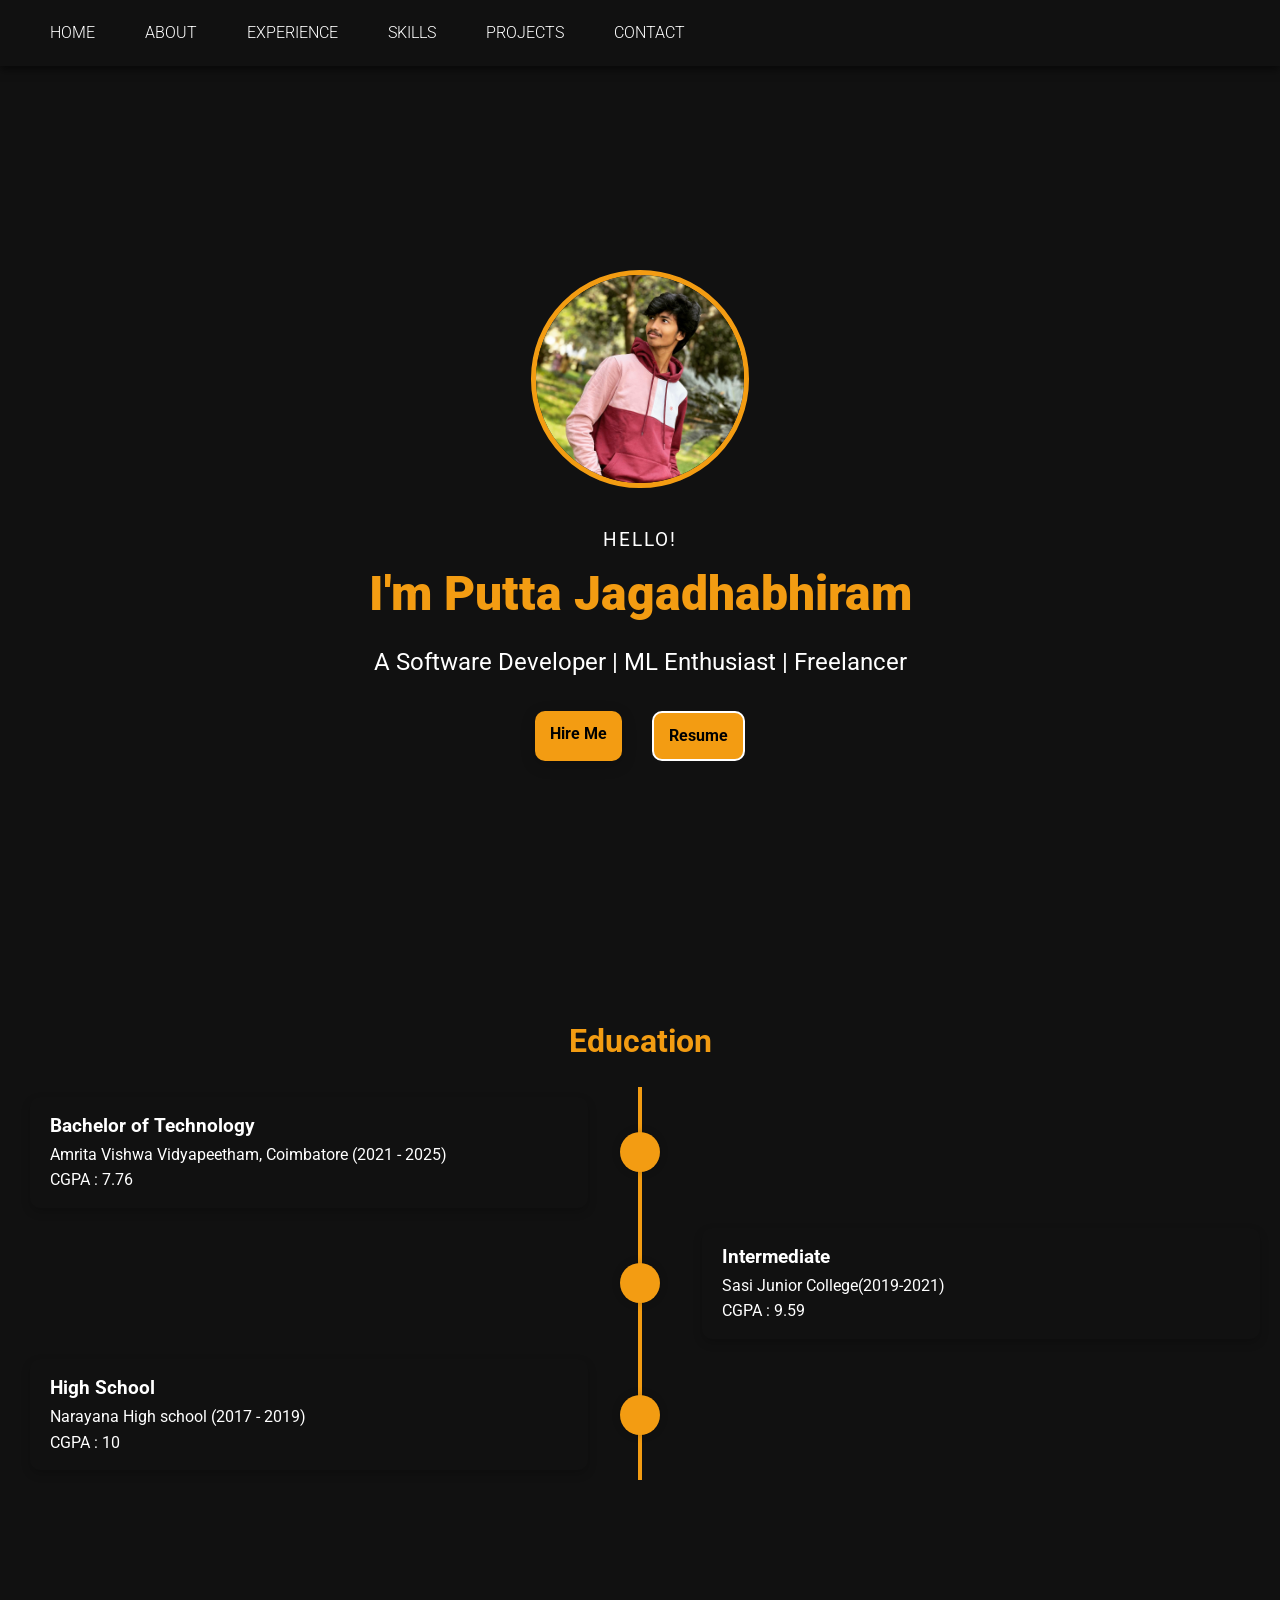
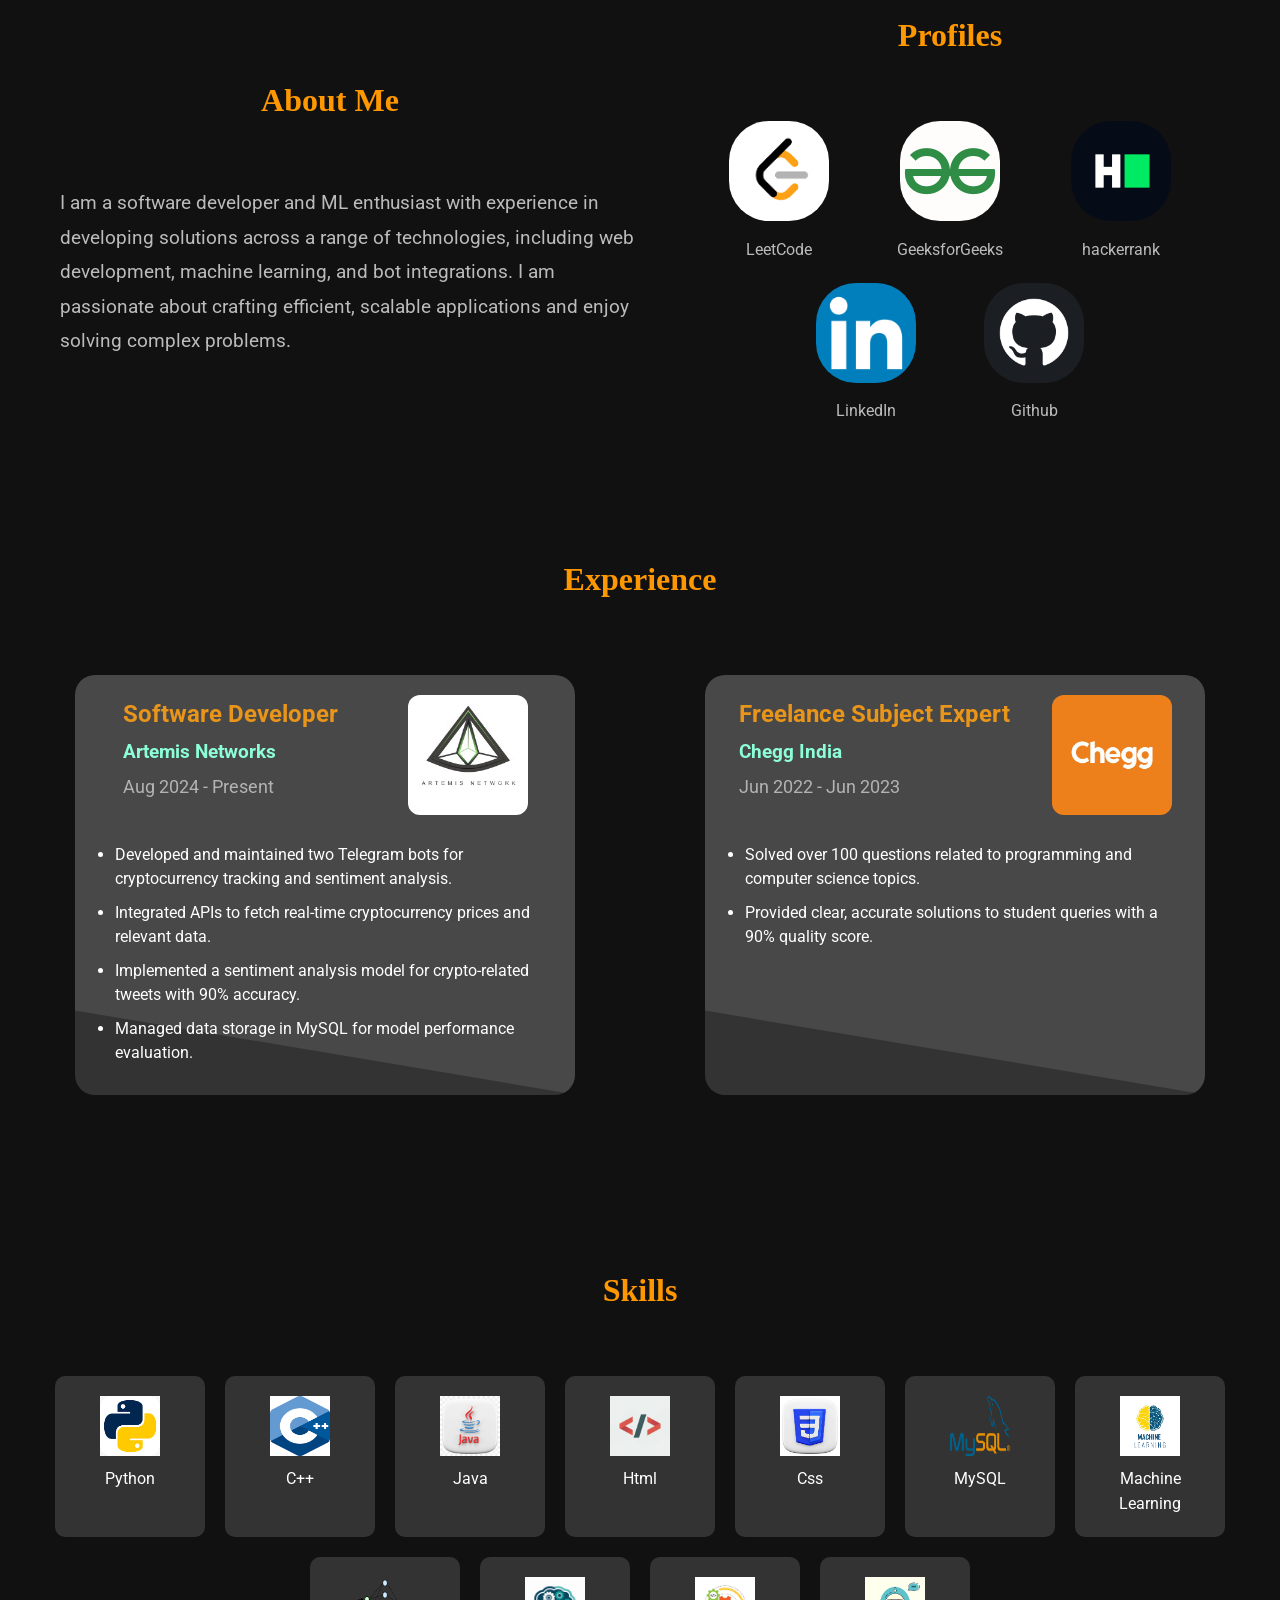
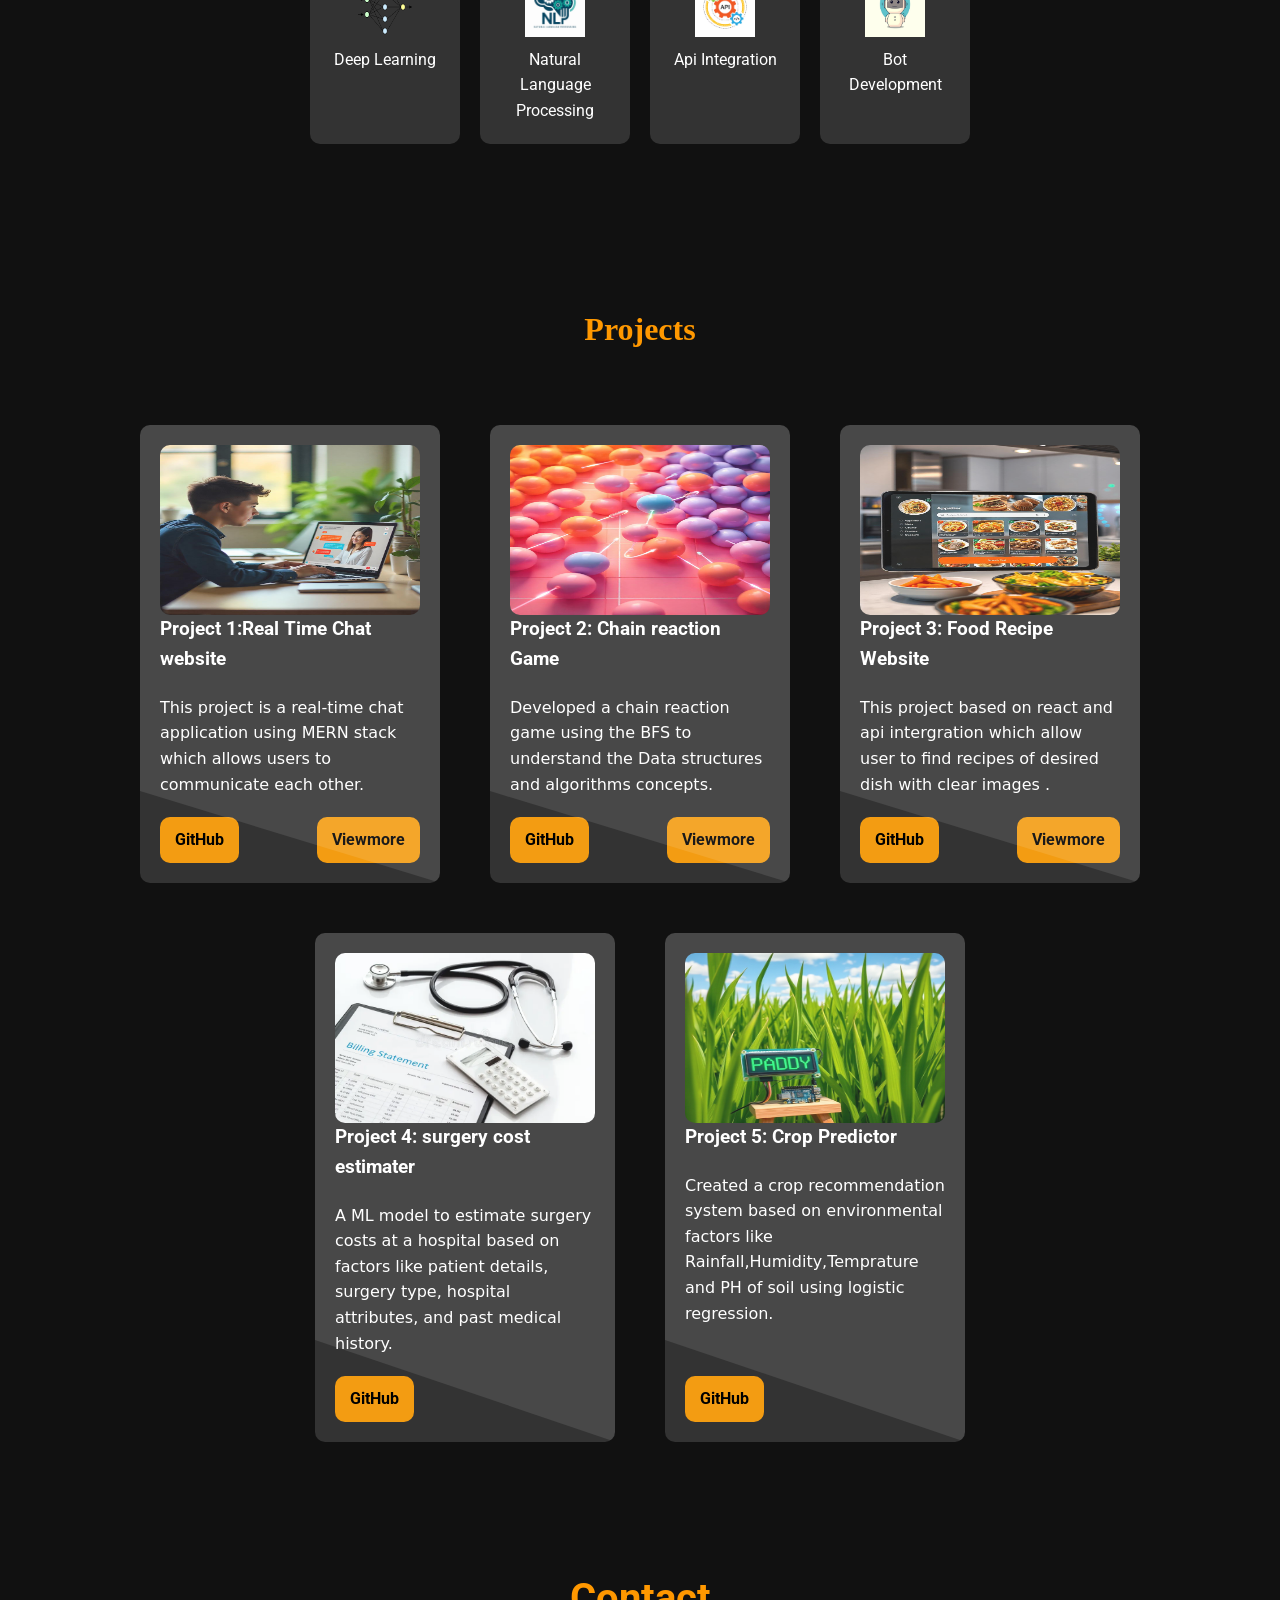
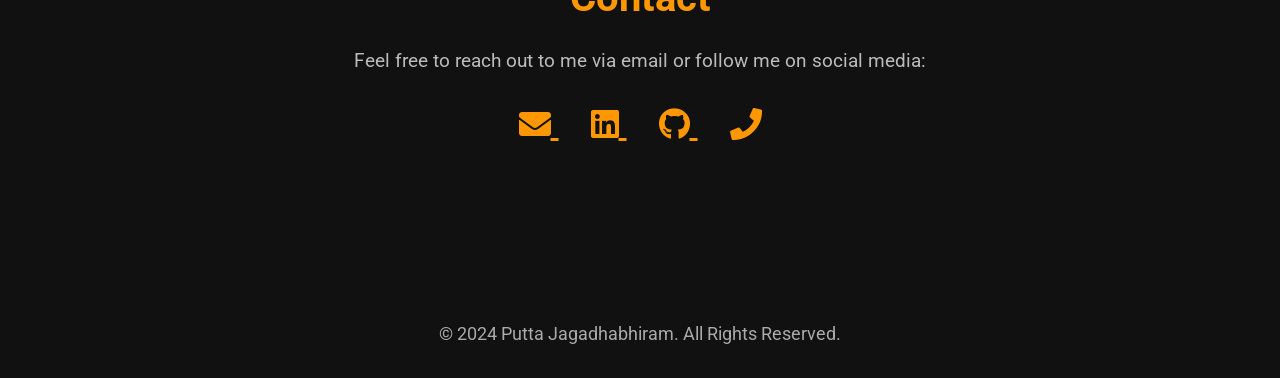
==== commit 829124ca: "background updated" ====
--- a/index.html
+++ b/index.html
@@ -37,11 +37,8 @@
             </ul>
         </nav>
     </header>
-    
-    
-    
-    
-
+
+    
     <section id="hero">
         <div class="hero-content">
             <img src="hero-background.jpg" alt="Hero Image" class="hero-image">
@@ -64,7 +61,7 @@
     <div class="modal-content">
         <span class="close">&times;</span>
         <h2>My Resume</h2>
-        <iframe src="resume for sde.pdf" width="100%" height="500px" frameborder="0"> 
+        <iframe src="updated sde.pdf" width="100%" height="500px" frameborder="0"> 
             This browser does not support PDFs. Please download the resume <a href="resume for sde.pdf">here</a>.
         </iframe>
     </div>
@@ -427,5 +424,5 @@
     <footer>
         <p>© 2024 Putta Jagadhabhiram. All Rights Reserved.</p>
     </footer>
-</body>z
+</body>
 </html>
--- a/style.css
+++ b/style.css
@@ -36,7 +36,7 @@
 /* Header Styles */
 /* Header and Navigation */
 header {
-    background-color: #000;
+    
     padding: var(--padding-small) var(--padding-medium);
     display: flex;
     justify-content: space-between;
@@ -46,6 +46,7 @@
     top: 0;
     z-index: 1000;
     animation: slideDown 0.5s ease-in-out;
+    background-color: var(--background-color);
 }
 
 @keyframes slideDown {
@@ -140,7 +141,7 @@
         top: 0; /* Align to the top */
         width: 100%; /* Full width */
         height: 100%; /* Full height */
-        background-color: rgba(8, 6, 6, 0.95); /* Semi-transparent background */
+        background-color: rgba(26, 23, 23, 0.95); /* Semi-transparent background */
         justify-content: center; /* Center items vertically */
         align-items: center; /* Center items horizontally */
         transition: visibility 0s, opacity 0.3s ease; /* Smooth transition */
@@ -177,7 +178,6 @@
     width: 100%; /* Full width */
     height: 100%; /* Full height */
     overflow: auto; /* Enable scroll if needed */
-  
 }
 
 .modal-content {
@@ -206,7 +206,7 @@
 #hero {
     background-size: cover;
     background-position: center;
-    height: 100vh; /* Full viewport height */
+    min-height: 100vh; /* Use min-height instead of height */
     display: flex;
     align-items: center; /* Center content vertically */
     justify-content: center; /* Center content horizontally */
@@ -214,6 +214,7 @@
     color: var(--text-color);
     position: relative;
     padding: 20px; /* Add some padding for smaller screens */
+    box-sizing: border-box; /* Ensure padding doesn't affect layout */
 }
 
 #hero::after {
@@ -223,7 +224,7 @@
     left: 0;
     width: 100%;
     height: 100%;
-    background: rgba(0, 0, 0, 0.7); /* Dark overlay */
+    
 }
 
 .hero-content {
@@ -302,6 +303,18 @@
         font-size: 1rem; /* Further reduce role text size */
     }
 }
+
+/* Prevent Overlapping */
+body {
+    margin: 0;
+    padding: 0;
+}
+
+section {
+    padding: 50px 20px;
+    box-sizing: border-box; /* Ensures padding doesn't affect height */
+}
+
 
 .btn-container {
     display: flex;
@@ -749,7 +762,7 @@
 /* Contact Section */
 #contact {
     padding: 4rem 2rem;
-    background-color: #1e1e1e;
+    
     color: white;
     text-align: center;
 }
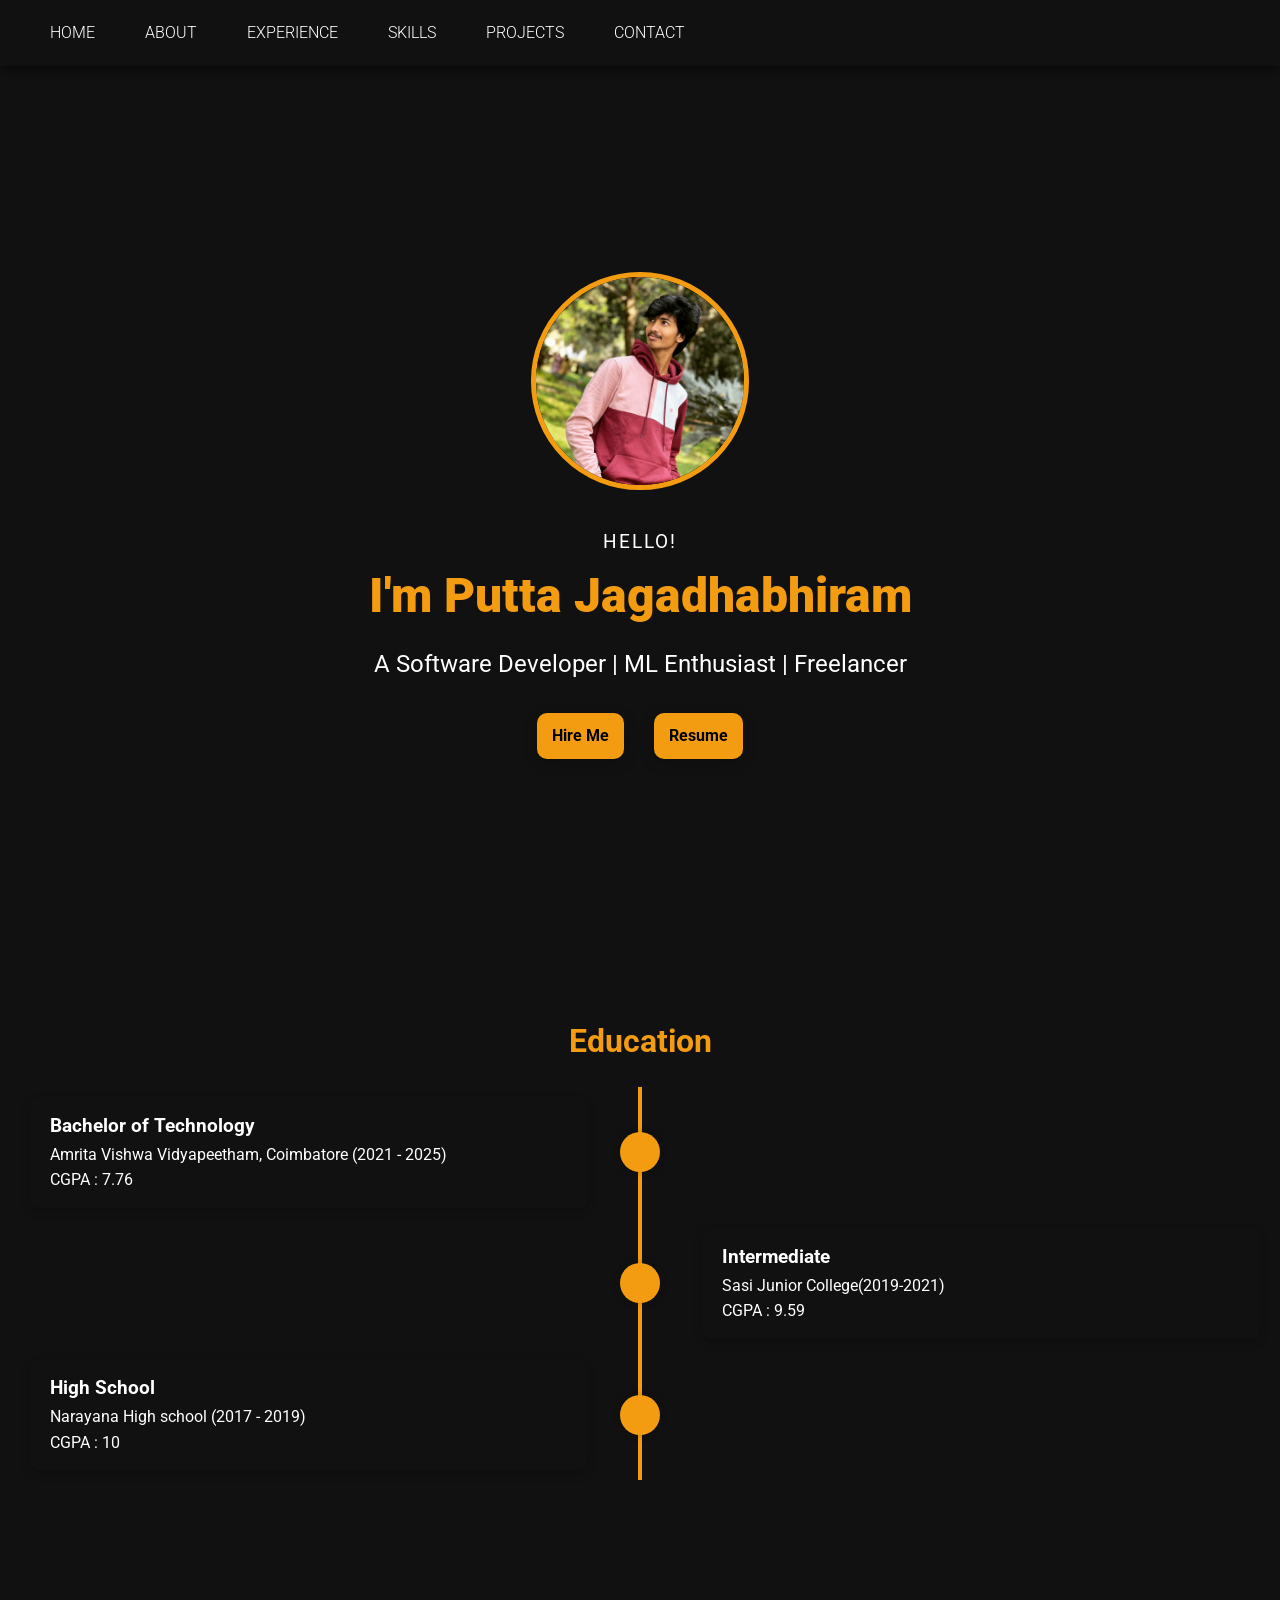
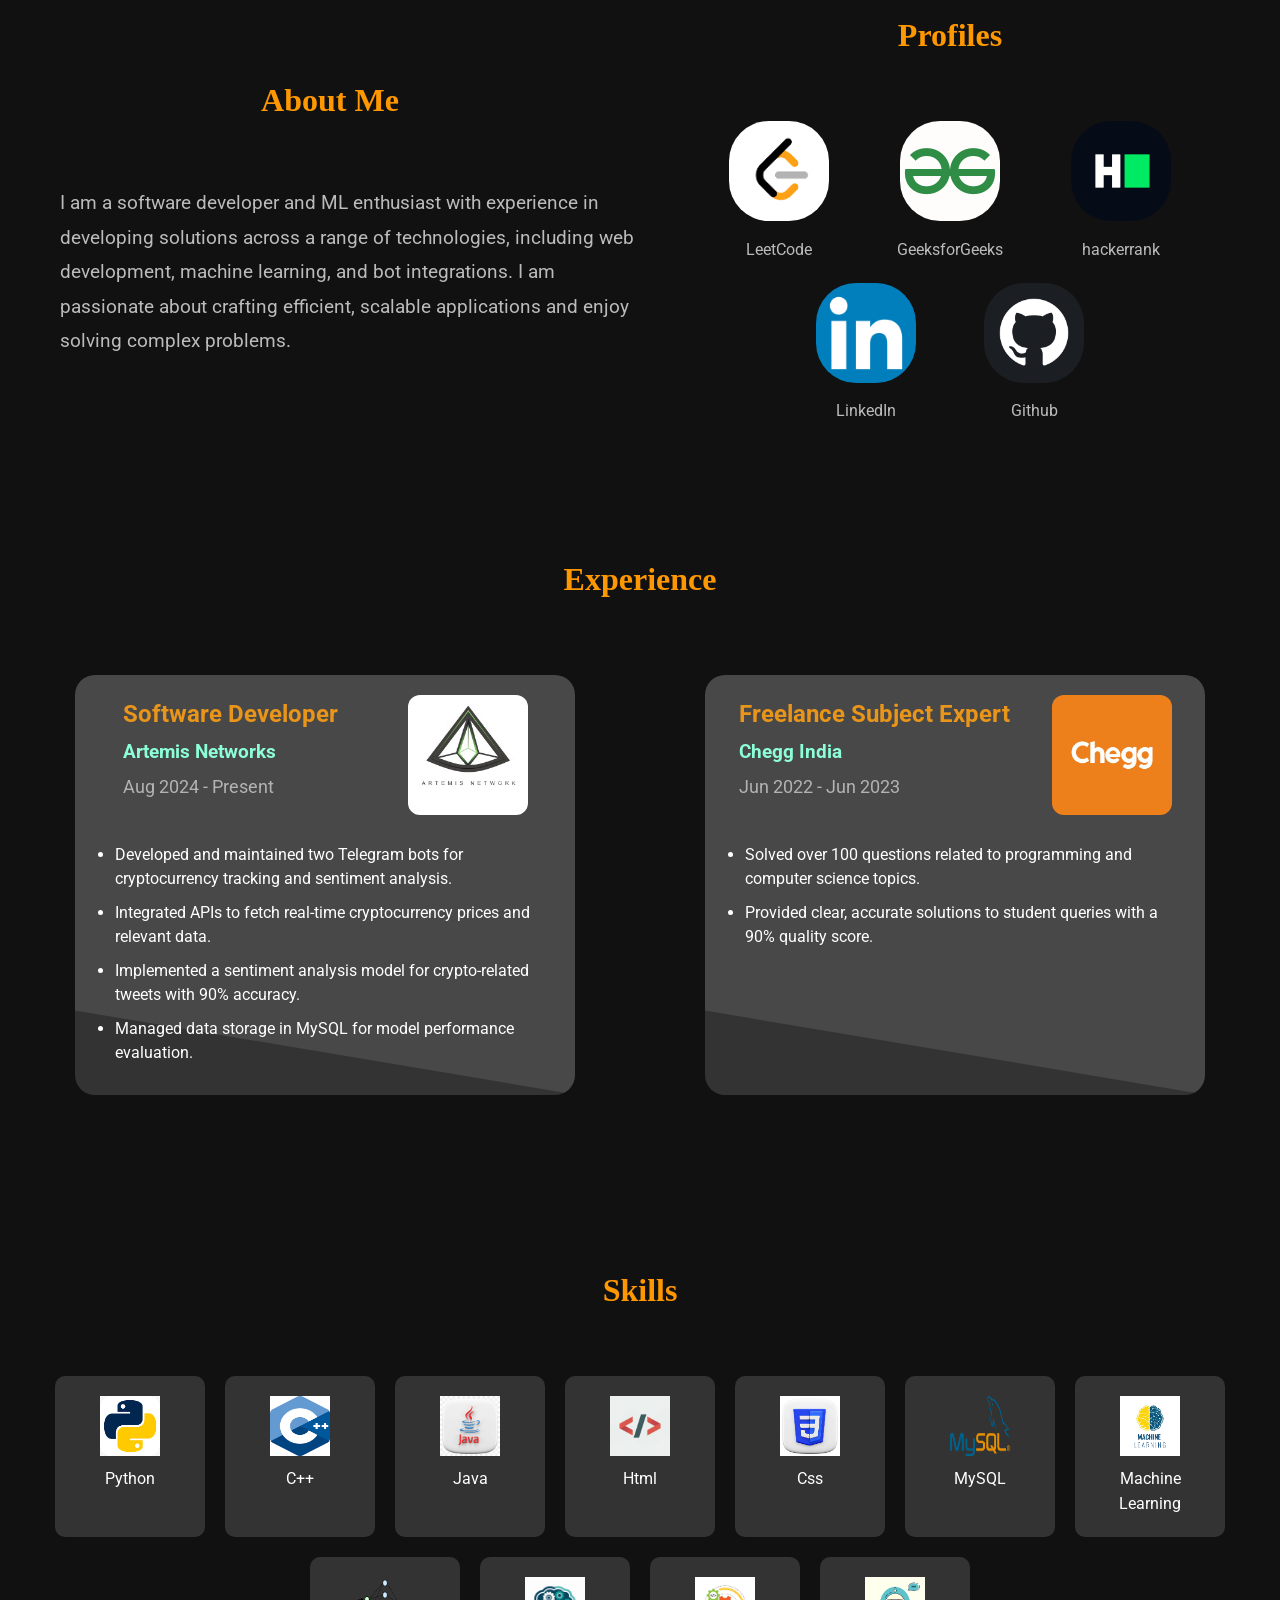
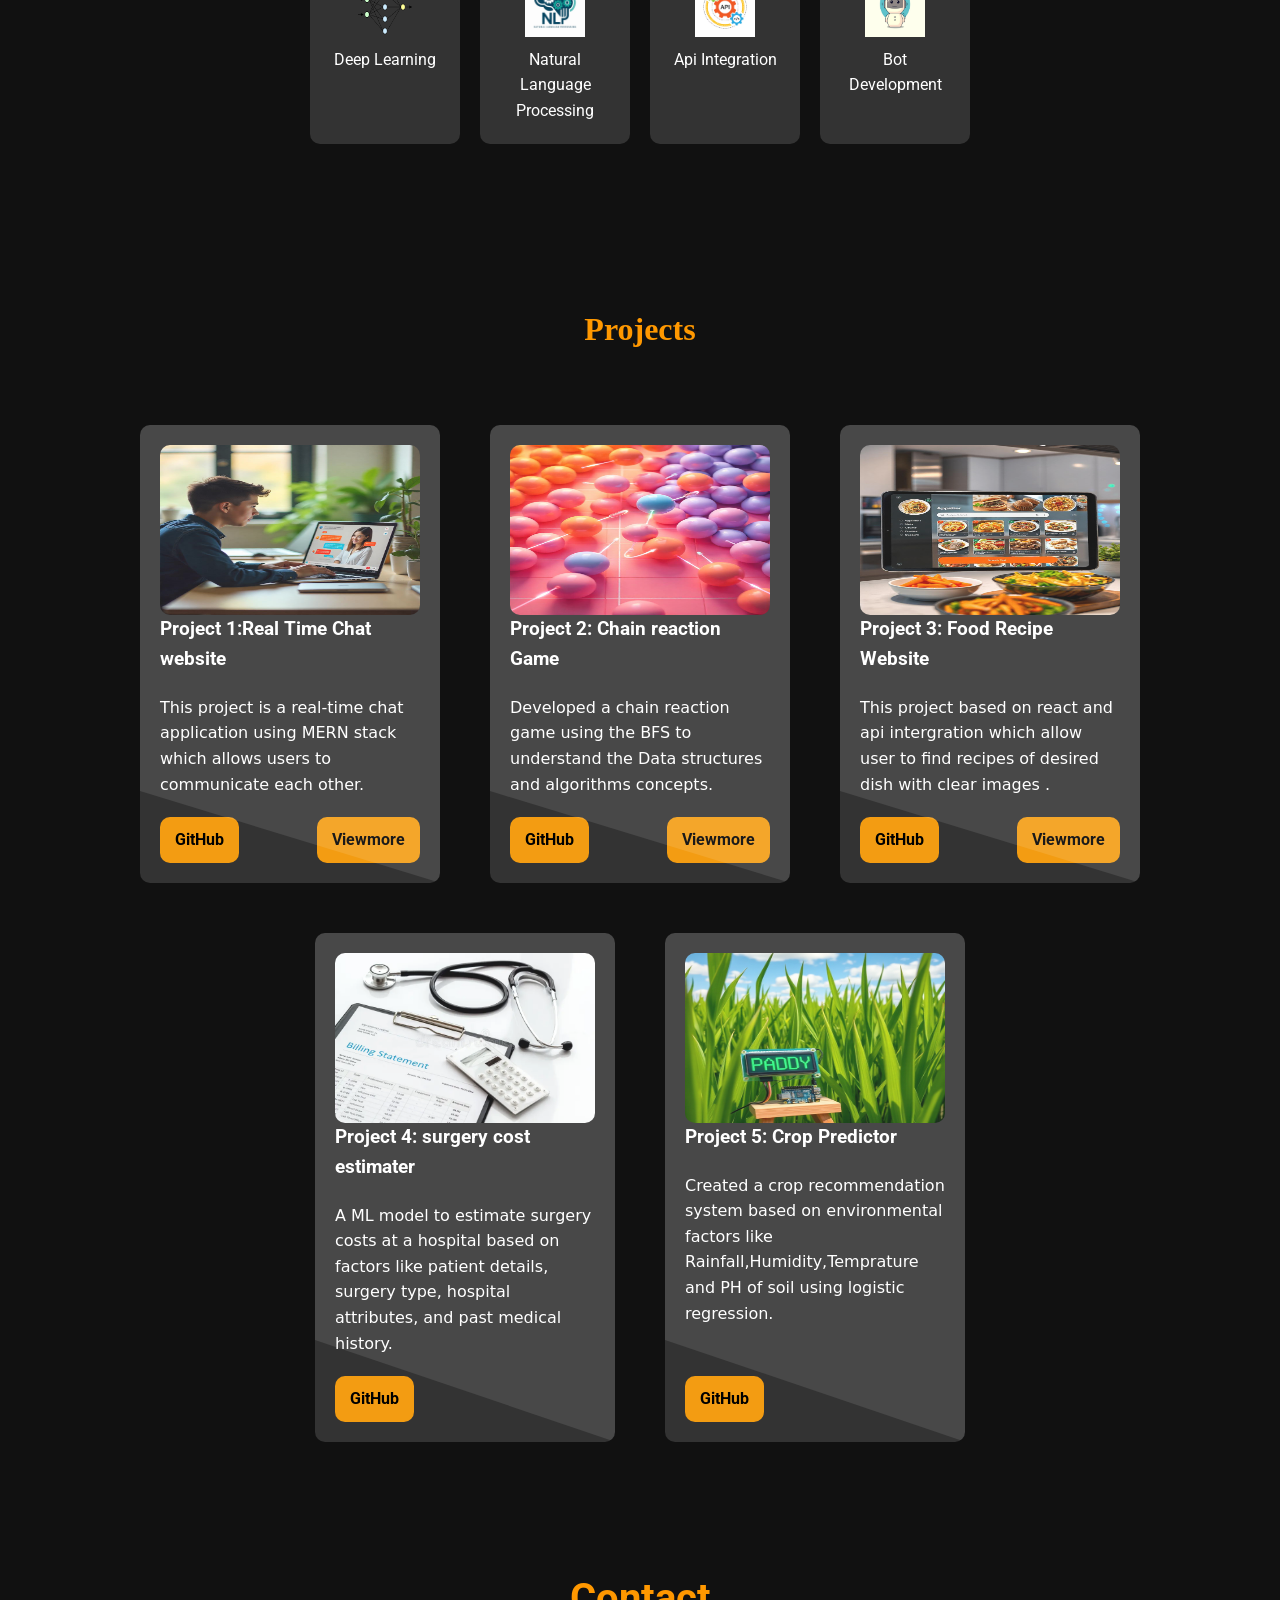
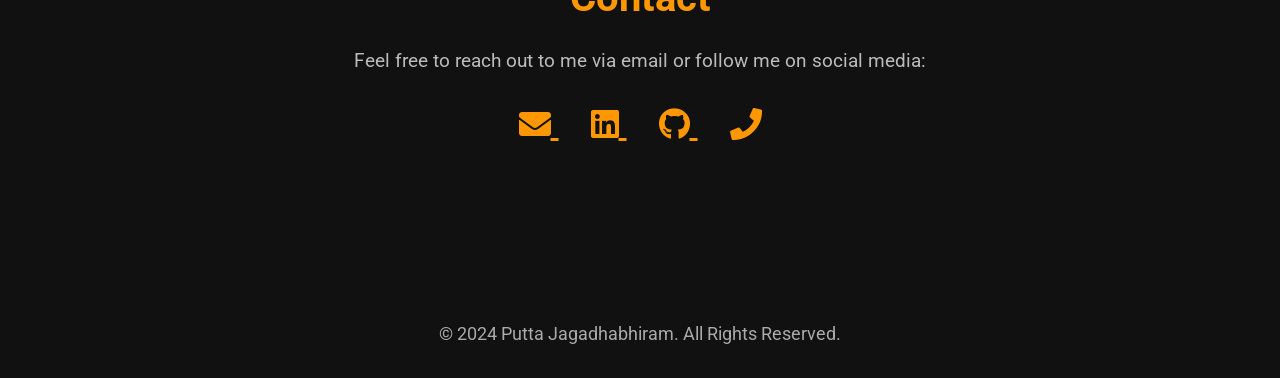
==== commit 56026e0c: "home updated" ====
--- a/index.html
+++ b/index.html
@@ -48,7 +48,7 @@
                 <p class="role-text">A Software Developer | ML Enthusiast | Freelancer</p>
                 <div class="btn-container">
                     <a href="#contact" class="btn primary-btn">Hire Me</a>
-                    <a href="#projects" class="btn secondary-btn" id="resume-btn">Resume</a>
+                    <a href="#projects" class="btn primary-btn" id="resume-btn">Resume</a>
                 </div>
             </div>
         </div>
--- a/style.css
+++ b/style.css
@@ -121,6 +121,8 @@
     left: 0; /* Align to the left */
 }
 
+
+
 /* Responsive Design */
 @media (max-width: 768px) {
     nav {
@@ -240,13 +242,10 @@
     border-radius: 50%;
     object-fit: cover; /* Cover the element */
     margin: 0 auto 20px; /* Center image and add margin */
-    transition: transform 0.3s ease; /* Scale transition */
     border: 5px solid var(--primary-color);
 }
 
-.hero-image:hover {
-    transform: scale(1.1); /* Scale on hover */
-}
+
 
 /* Responsive Text */
 .hero-text h1 {
@@ -638,6 +637,7 @@
     flex-direction: row;
     justify-content: space-around;
     gap: 15px;
+    flex-wrap: wrap;
     margin-bottom: 20px;
 }
 
@@ -665,7 +665,6 @@
     border-radius: var(--border-radius);
     width: 150px;
     text-align: center;
-    transition: transform 0.3s ease, box-shadow 0.3s ease;
     display: flex;
     flex-direction: column;
     align-items: center;
@@ -677,10 +676,7 @@
     margin-bottom: 10px;
 }
 
-.skill-card:hover {
-    transform: translateY(-10px);
-    box-shadow: 0 8px 16px rgba(0, 0, 0, 0.3);
-}
+
 
 /* Projects Section */
 #projects .projects-container {
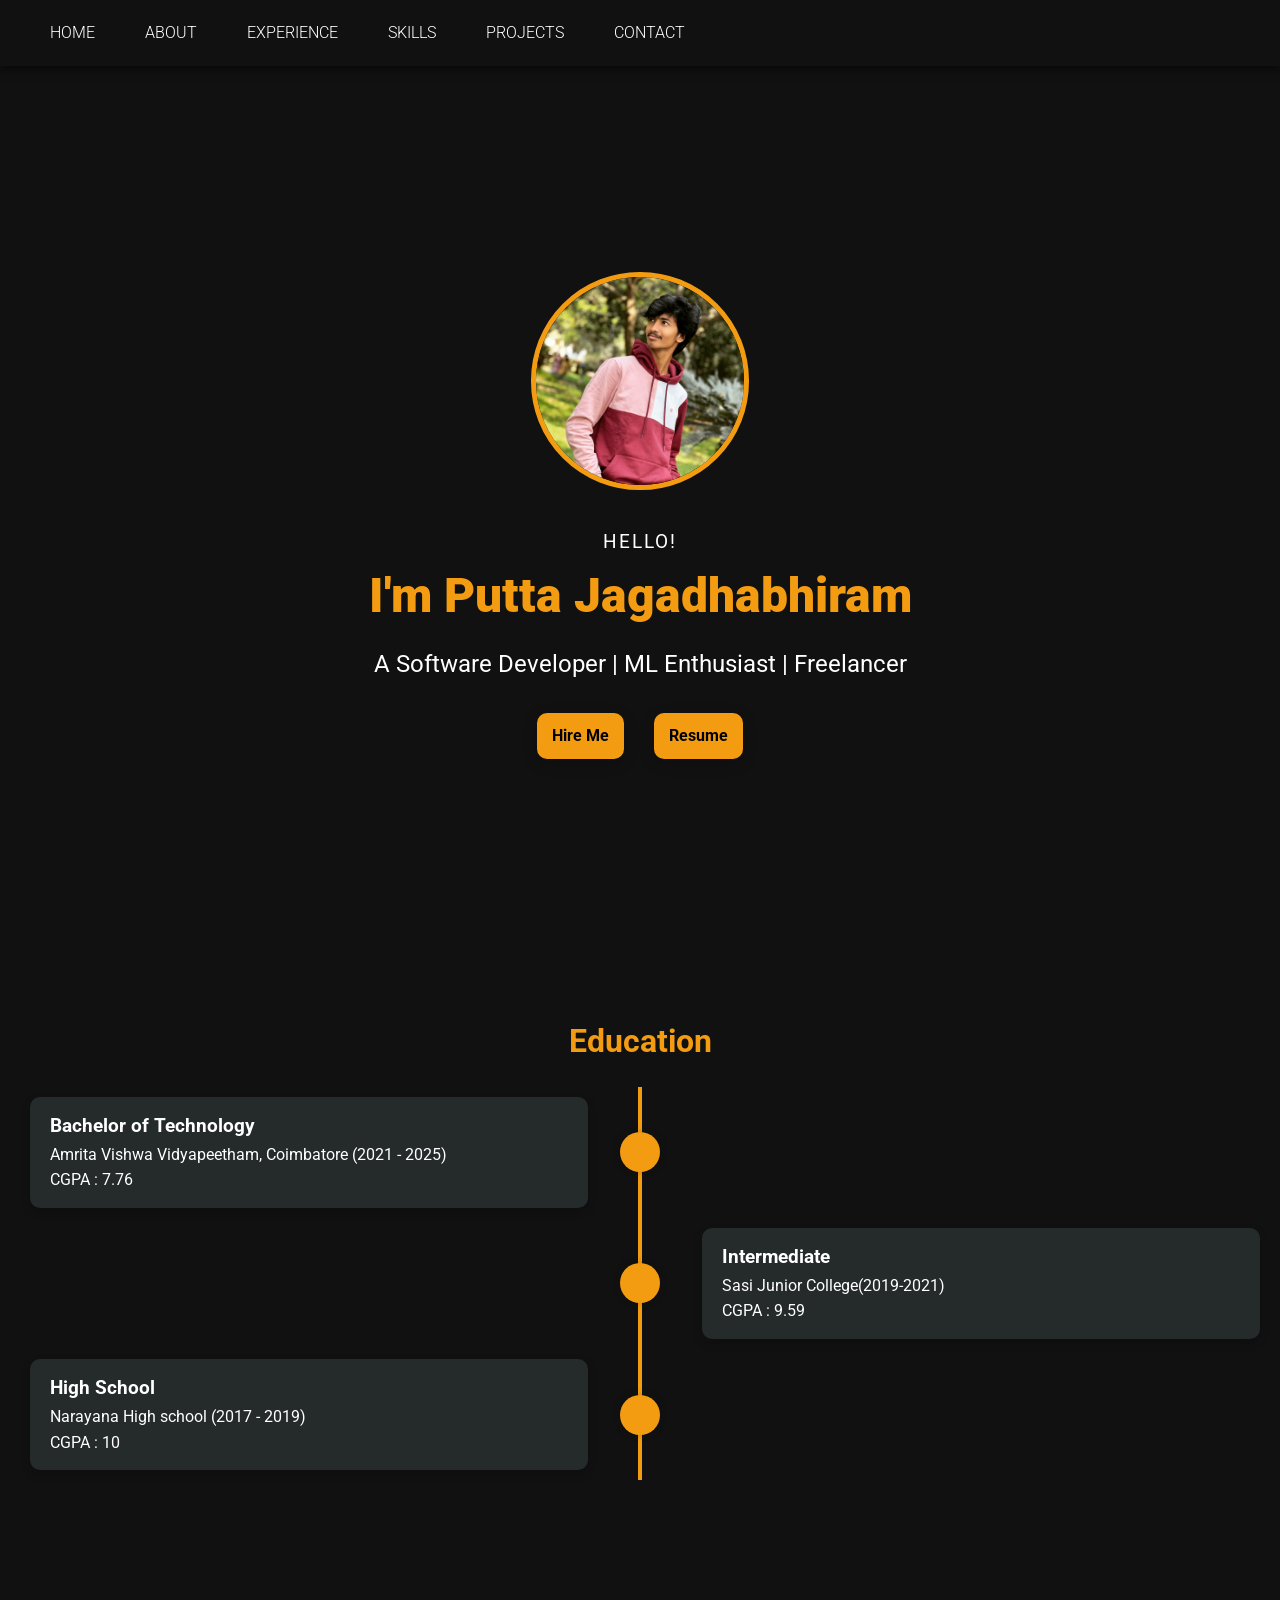
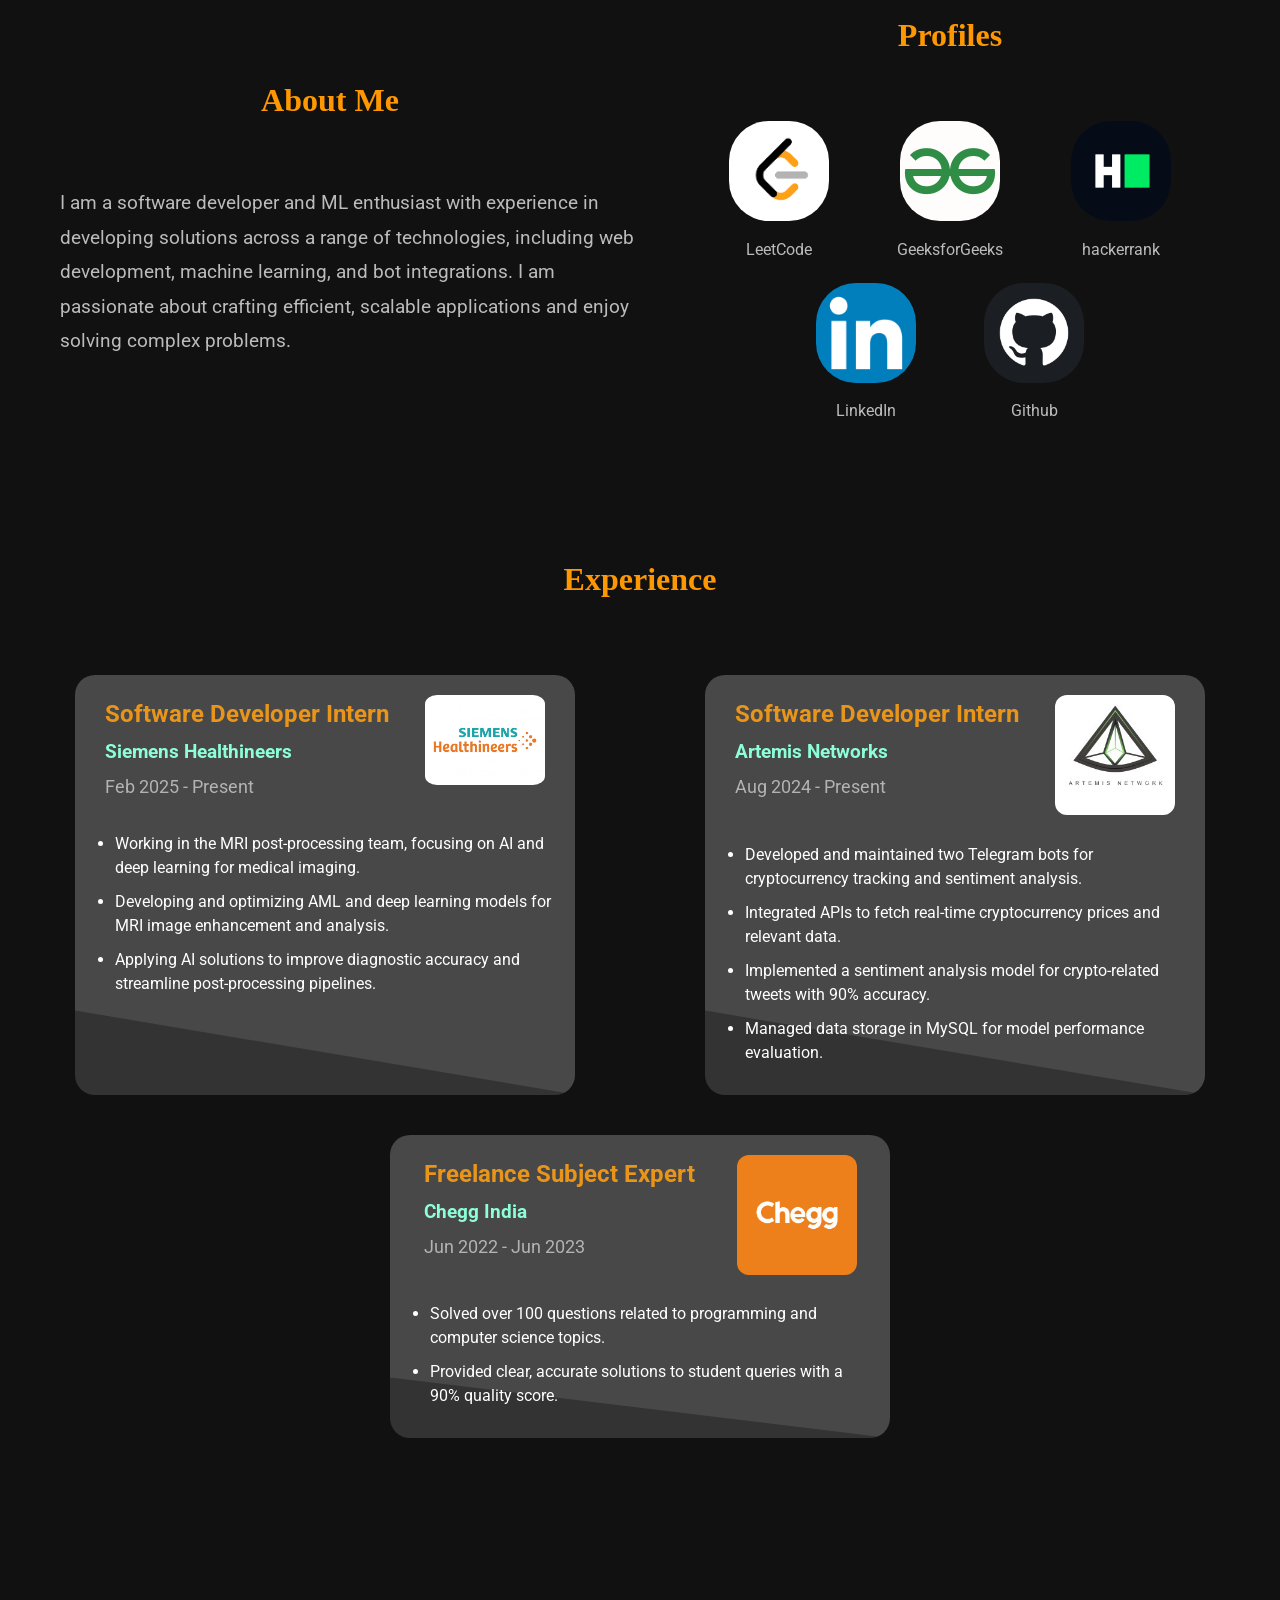
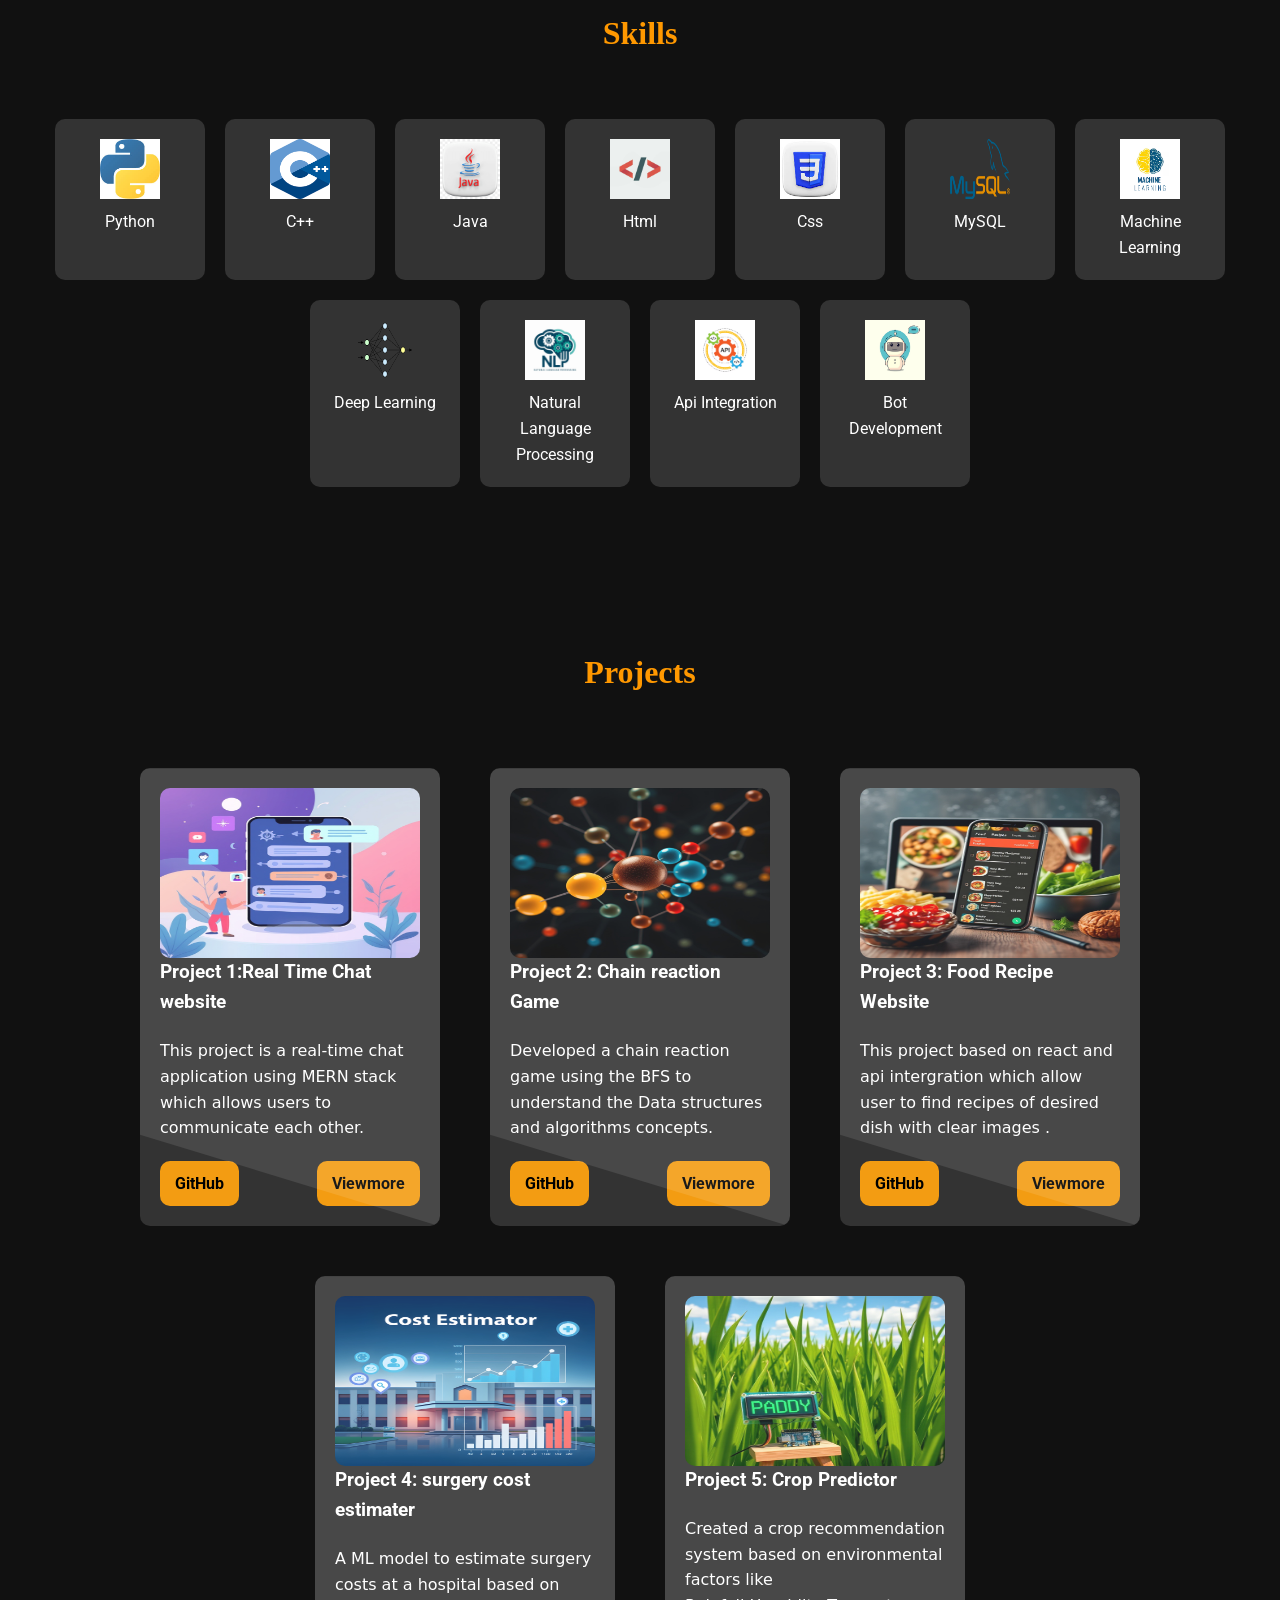
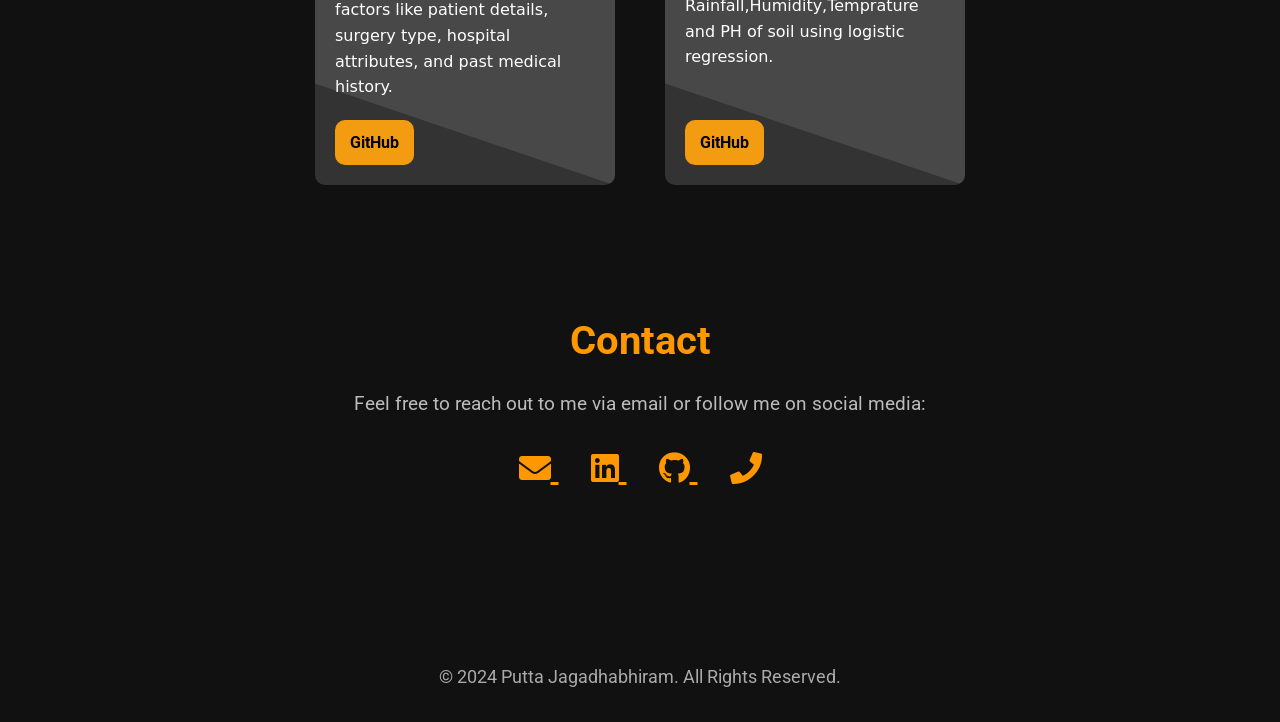
==== commit 645b3fe6: "Project added2" ====
--- a/index.html
+++ b/index.html
@@ -1,5 +1,6 @@
 <!DOCTYPE html>
 <html lang="en">
+
 <head>
     <meta charset="UTF-8">
     <meta name="viewport" content="width=device-width, initial-scale=1.0">
@@ -10,22 +11,22 @@
     <link rel="stylesheet" href="https://cdnjs.cloudflare.com/ajax/libs/font-awesome/5.15.3/css/all.min.css">
 
 </head>
-    <!-- Google tag (gtag.js) -->
+<!-- Google tag (gtag.js) -->
 <script async src="https://www.googletagmanager.com/gtag/js?id=G-X73MNJ2M0C"></script>
 <script>
-  window.dataLayer = window.dataLayer || [];
-  function gtag(){dataLayer.push(arguments);}
-  gtag('js', new Date());
-
-  gtag('config', 'G-X73MNJ2M0C');
+    window.dataLayer = window.dataLayer || [];
+    function gtag() { dataLayer.push(arguments); }
+    gtag('js', new Date());
+
+    gtag('config', 'G-X73MNJ2M0C');
 </script>
-    
+
 <body>
     <header>
         <nav>
             <!-- Hamburger Icon for Mobile -->
             <div class="menu-toggle" id="mobile-menu">&#9776;</div>
-    
+
             <!-- Navigation Links -->
             <ul id="nav-list">
                 <li><a href="#hero">Home</a></li>
@@ -38,7 +39,7 @@
         </nav>
     </header>
 
-    
+
     <section id="hero">
         <div class="hero-content">
             <img src="hero-background.jpg" alt="Hero Image" class="hero-image">
@@ -56,126 +57,158 @@
     <!-- Resume Button -->
 
 
-<!-- Modal Structure -->
-<div id="resume-modal" class="modal">
-    <div class="modal-content">
-        <span class="close">&times;</span>
-        <h2>My Resume</h2>
-        <iframe src="updated sde.pdf" width="100%" height="500px" frameborder="0"> 
-            This browser does not support PDFs. Please download the resume <a href="resume for sde.pdf">here</a>.
-        </iframe>
+    <!-- Modal Structure -->
+    <div id="resume-modal" class="modal">
+        <div class="modal-content">
+            <span class="close">&times;</span>
+            <h2>My Resume</h2>
+            <iframe src="updated sde.pdf" width="100%" height="500px" frameborder="0">
+                This browser does not support PDFs. Please download the resume <a href="resume for sde.pdf">here</a>.
+            </iframe>
+        </div>
     </div>
-</div>
-
-<section id="education">
-    <h2>Education</h2>
-    <div class="timeline">
-        <div class="timeline-container left">
-            <div class="content">
-                <h3>Bachelor of Technology</h3>
-                <p>Amrita Vishwa Vidyapeetham, Coimbatore (2021 - 2025)</p>
-                <p>CGPA : 7.76</p>
-            </div>
-        </div>
-        <div class="timeline-container right">
-            <div class="content">
-                <h3>Intermediate</h3>
-                <p>Sasi Junior College(2019-2021)</p>
-                <p>CGPA : 9.59</p>
-            </div>
-        </div>
-        <div class="timeline-container left">
-            <div class="content">
-                <h3>High School</h3>
-                <p>Narayana High school (2017 - 2019)</p>
-                <p>CGPA : 10</p>
-            </div>
-        </div>
-    </div>
-</section>
-
-
-
-    
+
+    <section id="education">
+        <h2>Education</h2>
+        <div class="timeline">
+            <div class="timeline-container left">
+                <div class="content">
+                    <h3>Bachelor of Technology</h3>
+                    <p>Amrita Vishwa Vidyapeetham, Coimbatore (2021 - 2025)</p>
+                    <p>CGPA : 7.76</p>
+                </div>
+            </div>
+            <div class="timeline-container right">
+                <div class="content">
+                    <h3>Intermediate</h3>
+                    <p>Sasi Junior College(2019-2021)</p>
+                    <p>CGPA : 9.59</p>
+                </div>
+            </div>
+            <div class="timeline-container left">
+                <div class="content">
+                    <h3>High School</h3>
+                    <p>Narayana High school (2017 - 2019)</p>
+                    <p>CGPA : 10</p>
+                </div>
+            </div>
+        </div>
+    </section>
+
+
+
+
 
     <!-- About Me Section -->
-<section id="about" >
-    <div class="about-content">
-        <div class="about-text">
-            <div class ="sideheadings">About Me</div>
-            <p>I am a software developer and ML enthusiast with experience in developing solutions across a range of technologies, including web development, machine learning, and bot integrations. I am passionate about crafting efficient, scalable applications and enjoy solving complex problems.</p>
-        </div>
-        
-        <div class="coding-profiles">
-            <div class ="sideheadings">Profiles</div>
-            <div class="profile-links">
-                <div class="profile-item">
-                    <a href="https://leetcode.com/u/jagadhabhiram/" target="_blank" title="LeetCode Profile">
-                        <img src="src/codingprofilepics/leetcode.png" alt="LeetCode Logo" class="profile-icon">
-                    </a>
-                    <p>LeetCode</p>
-                </div>
-                <div class="profile-item">
-                    <a href="https://www.geeksforgeeks.org/user/abhirampuiad0/" target="_blank" title="GeeksforGeeks Profile">
-                        <img src="src/codingprofilepics/gfg.png" alt="GFG Logo" class="profile-icon">
-                    </a>
-                    <p>GeeksforGeeks</p>
-                </div>
-                <div class="profile-item">
-                    <a href="https://www.hackerrank.com/profile/abhiramputta3113" target="_blank" title="hackerrank Profile">
-                        <img src="src/codingprofilepics/hackerrank.png" alt="GFG Logo" class="profile-icon">
-                    </a>
-                    <p>hackerrank</p>
-                </div>
-                <div class="profile-item">
-                    <a href="https://www.linkedin.com/in/abhiram-putta/" target="_blank" title="LinkedIn Profile">
-                        <img src="src/codingprofilepics/linkedin.png" alt="GFG Logo" class="profile-icon">
-                    </a>
-                    <p>LinkedIn</p>
-                </div>
-                <div class="profile-item">
-                    <a href="https://github.com/abhiramputta" target="_blank" title="GitHub Profile">
-                        <img src="src/codingprofilepics/git.png" alt="GFG Logo" class="profile-icon">
-                    </a>
-                    <p>Github</p>
-                </div>
-            </div>
-        </div>
-    </div>
-</section>
-
-
-   
-    
-<section id="experience">
-        <div class ="sideheadings">Experience</div>
+    <section id="about">
+        <div class="about-content">
+            <div class="about-text">
+                <div class="sideheadings">About Me</div>
+                <p>I am a software developer and ML enthusiast with experience in developing solutions across a range of
+                    technologies, including web development, machine learning, and bot integrations. I am passionate
+                    about crafting efficient, scalable applications and enjoy solving complex problems.</p>
+            </div>
+
+            <div class="coding-profiles">
+                <div class="sideheadings">Profiles</div>
+                <div class="profile-links">
+                    <div class="profile-item">
+                        <a href="https://leetcode.com/u/jagadhabhiram/" target="_blank" title="LeetCode Profile">
+                            <img src="src/codingprofilepics/leetcode.png" alt="LeetCode Logo" class="profile-icon">
+                        </a>
+                        <p>LeetCode</p>
+                    </div>
+                    <div class="profile-item">
+                        <a href="https://www.geeksforgeeks.org/user/abhirampuiad0/" target="_blank"
+                            title="GeeksforGeeks Profile">
+                            <img src="src/codingprofilepics/gfg.png" alt="GFG Logo" class="profile-icon">
+                        </a>
+                        <p>GeeksforGeeks</p>
+                    </div>
+                    <div class="profile-item">
+                        <a href="https://www.hackerrank.com/profile/abhiramputta3113" target="_blank"
+                            title="hackerrank Profile">
+                            <img src="src/codingprofilepics/hackerrank.png" alt="GFG Logo" class="profile-icon">
+                        </a>
+                        <p>hackerrank</p>
+                    </div>
+                    <div class="profile-item">
+                        <a href="https://www.linkedin.com/in/abhiram-putta/" target="_blank" title="LinkedIn Profile">
+                            <img src="src/codingprofilepics/linkedin.png" alt="GFG Logo" class="profile-icon">
+                        </a>
+                        <p>LinkedIn</p>
+                    </div>
+                    <div class="profile-item">
+                        <a href="https://github.com/abhiramputta" target="_blank" title="GitHub Profile">
+                            <img src="src/codingprofilepics/git.png" alt="GFG Logo" class="profile-icon">
+                        </a>
+                        <p>Github</p>
+                    </div>
+                </div>
+            </div>
+        </div>
+    </section>
+
+
+
+
+    <section id="experience">
+        <div class="sideheadings">Experience</div>
         <div class="experience-container">
+
             <div class="experience-card">
-            <div class="experiencepicdiv">
-                
-                <div>
-                    <h2>Software Developer</h2>
-                    <h3>Artemis Networks</h3>
-                    <p class="experience-date">Aug 2024 - Present</p>
-                </div>
-                <div>
-                    <img src="src/codingprofilepics/artemisnetwork_logo.jpeg" alt="LeetCode Logo" class="experiencepic">
-                </div>
-            </div>
-                
-                
+                <div class="experiencepicdiv">
+
+                    <div>
+                        <h2>Software Developer Intern</h2>
+                        <h3>Siemens Healthineers</h3>
+                        <p class="experience-date">Feb 2025 - Present</p>
+                    </div>
+                    <div>
+                        <img src="src/codingprofilepics/siemens-healthineers.png" alt="Siemnes Logo"
+                            class="experiencepic">
+                    </div>
+                </div>
+
+
                 <ul>
-                    <li>Developed and maintained two Telegram bots for cryptocurrency tracking and sentiment analysis.</li>
+                    <li>Working in the MRI post-processing team, focusing on AI and deep learning for medical imaging.
+                    </li>
+                    <li>Developing and optimizing AML and deep learning models for MRI image enhancement and analysis.
+                    </li>
+                    <li>Applying AI solutions to improve diagnostic accuracy and streamline post-processing pipelines.
+                    </li>
+                </ul>
+            </div>
+
+            <div class="experience-card">
+                <div class="experiencepicdiv">
+
+                    <div>
+                        <h2>Software Developer Intern</h2>
+                        <h3>Artemis Networks</h3>
+                        <p class="experience-date">Aug 2024 - Present</p>
+                    </div>
+                    <div>
+                        <img src="src/codingprofilepics/artemisnetwork_logo.jpeg" alt="LeetCode Logo"
+                            class="experiencepic">
+                    </div>
+                </div>
+
+
+                <ul>
+                    <li>Developed and maintained two Telegram bots for cryptocurrency tracking and sentiment analysis.
+                    </li>
                     <li>Integrated APIs to fetch real-time cryptocurrency prices and relevant data.</li>
                     <li>Implemented a sentiment analysis model for crypto-related tweets with 90% accuracy.</li>
                     <li>Managed data storage in MySQL for model performance evaluation.</li>
                 </ul>
             </div>
-    
+
             <div class="experience-card">
                 <div class="experiencepicdiv">
 
-                    
+
                     <div>
                         <h2>Freelance Subject Expert</h2>
                         <h3>Chegg India</h3>
@@ -184,22 +217,22 @@
                     <div>
                         <img src="src/codingprofilepics/chegg.jpeg" alt="LeetCode Logo" class="experiencepic">
                     </div>
-                    
-                </div>
-                
-             
+
+                </div>
+
+
                 <ul>
                     <li>Solved over 100 questions related to programming and computer science topics.</li>
                     <li>Provided clear, accurate solutions to student queries with a 90% quality score.</li>
                 </ul>
             </div>
-            
-        </div>
-    </section>
-    
+
+        </div>
+    </section>
+
 
     <section id="skills">
-        <div class ="sideheadings">Skills</div>
+        <div class="sideheadings">Skills</div>
         <div class="skills-container">
             <div class="skill-card">
                 <img src="src/skills\python.jpg" alt="JavaScript Logo" class="skill-logo">
@@ -246,24 +279,25 @@
                 <img src="src/skills\bot.jpg" alt="Python Logo" class="skill-logo">
                 <p>Bot Development</p>
             </div>
-          
-            
-            
-            
-        </div>
-    </section>
-    
+
+
+
+
+        </div>
+    </section>
+
 
     <section id="projects">
-        <div class ="sideheadings">Projects</div>
+        <div class="sideheadings">Projects</div>
         <div class="projects-container">
 
             <div class="project-card">
                 <img src="src/projectpics/project1.jpeg" alt="Project 1" class="project-image">
                 <h3>Project 1:Real Time Chat website</h3>
-                <p>This project is a real-time chat application using MERN stack which allows users to communicate each other.</p>
+                <p>This project is a real-time chat application using MERN stack which allows users to communicate each
+                    other.</p>
                 <div class="project-buttons">
-                    
+
                     <a href="https://github.com/abhiramputta" target="_blank" class="btn">GitHub</a>
                     <a href="projectfiles/project3.html" target="_parent" class="btn">Viewmore</a>
                 </div>
@@ -271,24 +305,25 @@
             <div class="project-card">
                 <img src="src/projectpics/project2.jpeg" alt="Project 1" class="project-image">
                 <h3>Project 2: Chain reaction Game </h3>
-                <p>Developed a chain reaction game using the BFS to understand the Data structures and 
+                <p>Developed a chain reaction game using the BFS to understand the Data structures and
                     algorithms concepts.
                 </p>
                 <div class="project-buttons">
-                    
+
                     <a href="https://github.com/abhiramputta" target="_blank" class="btn">GitHub</a>
                     <a href="projectfiles/project1.html" target="_parent" class="btn">Viewmore</a>
 
                 </div>
             </div>
-            
+
             <div class="project-card">
                 <img src="src/projectpics/project3-image.jpeg" alt="Project 3" class="project-image">
                 <h3>Project 3: Food Recipe Website</h3>
-                <p>This project based on react and api intergration which allow user to find recipes of desired dish with clear images
+                <p>This project based on react and api intergration which allow user to find recipes of desired dish
+                    with clear images
                     .</p>
                 <div class="project-buttons">
-                    
+
                     <a href="https://github.com/abhiramputta" target="_blank" class="btn">GitHub</a>
                     <a href="projectfiles/project2.html" target="_parent" class="btn">Viewmore</a>
                 </div>
@@ -296,37 +331,39 @@
             <div class="project-card">
                 <img src="src/projectpics/project4-image.jpg" alt="Project 4" class="project-image">
                 <h3>Project 4: surgery cost estimater</h3>
-                <p>A ML model to estimate surgery costs at a hospital based on factors like patient details, surgery type, hospital attributes, and past medical history.</p>
+                <p>A ML model to estimate surgery costs at a hospital based on factors like patient details, surgery
+                    type, hospital attributes, and past medical history.</p>
                 <div class="project-buttons">
                     <a href="https://github.com/abhiramputta" target="_blank" class="btn">GitHub</a>
-                    
-            </div>
-            </div>
-    
-            
-    
-            
-    
+
+                </div>
+            </div>
+
+
+
+
+
             <div class="project-card">
                 <img src="src/projectpics/project5-image.jpg" alt="Project 5" class="project-image">
                 <h3>Project 5: Crop Predictor</h3>
-                <p>Created a crop recommendation system based on environmental factors like Rainfall,Humidity,Temprature and PH of soil using logistic regression.</p>
+                <p>Created a crop recommendation system based on environmental factors like Rainfall,Humidity,Temprature
+                    and PH of soil using logistic regression.</p>
                 <div class="project-buttons">
-                    
+
                     <a href="https://github.com/abhiramputta" target="_blank" class="btn">GitHub</a>
                 </div>
             </div>
-    
-           
-        </div>
-        </section>
-        
+
+
+        </div>
+    </section>
+
 
     <!-- Contact Section -->
     <section id="contact">
         <h2>Contact</h2>
         <p>Feel free to reach out to me via email or follow me on social media:</p>
-        
+
         <div class="contact-details">
             <a href="mailto:abhiramputta3113@gmail.com" target="_blank" title="Email">
                 <i class="fas fa-envelope"></i>
@@ -342,27 +379,27 @@
             </a>
         </div>
 
-        
+
     </section>
     <script>
-       
-       document.addEventListener('DOMContentLoaded', () => {
-    const menuToggle = document.getElementById('mobile-menu');
-    const navList = document.getElementById('nav-list');
-
-    menuToggle.addEventListener('click', () => {
-        // Toggle the open class on the nav list
-        navList.classList.toggle('open');
-    });
-
-    // Close the menu when any link is clicked
-    navList.addEventListener('click', (event) => {
-        // Close the menu
-        if (event.target.tagName === 'A') {
-            navList.classList.remove('open');
-        }
-    });
-});
+
+        document.addEventListener('DOMContentLoaded', () => {
+            const menuToggle = document.getElementById('mobile-menu');
+            const navList = document.getElementById('nav-list');
+
+            menuToggle.addEventListener('click', () => {
+                // Toggle the open class on the nav list
+                navList.classList.toggle('open');
+            });
+
+            // Close the menu when any link is clicked
+            navList.addEventListener('click', (event) => {
+                // Close the menu
+                if (event.target.tagName === 'A') {
+                    navList.classList.remove('open');
+                }
+            });
+        });
 
 
 
@@ -379,45 +416,45 @@
         const span = document.getElementsByClassName("close")[0];
 
         // When the user clicks the button, open the modal 
-        btn.onclick = function() {
+        btn.onclick = function () {
             modal.style.display = "block";
         }
 
         // When the user clicks on <span> (x), close the modal
-        span.onclick = function() {
+        span.onclick = function () {
             modal.style.display = "none";
         }
 
         // When the user clicks anywhere outside of the modal, close it
-        window.onclick = function(event) {
+        window.onclick = function (event) {
             if (event.target === modal) {
                 modal.style.display = "none";
             }
         }
 
         document.addEventListener("DOMContentLoaded", () => {
-    const containers = document.querySelectorAll(".timeline-container");
-    containers.forEach((container, index) => {
-        setTimeout(() => {
-            container.classList.add("active");
-        }, index * 2000); // Each container appears 1 second apart
-    });
-});
-
-document.addEventListener('scroll', () => {
-    const containers = document.querySelectorAll('.timeline-container');
-    const triggerHeight = window.innerHeight * 0.8;
-
-    containers.forEach((container) => {
-        const top = container.getBoundingClientRect().top;
-        if (top < triggerHeight) {
-            container.classList.add('active');
-        }
-    });
-});
-
-
-        
+            const containers = document.querySelectorAll(".timeline-container");
+            containers.forEach((container, index) => {
+                setTimeout(() => {
+                    container.classList.add("active");
+                }, index * 2000); // Each container appears 1 second apart
+            });
+        });
+
+        document.addEventListener('scroll', () => {
+            const containers = document.querySelectorAll('.timeline-container');
+            const triggerHeight = window.innerHeight * 0.8;
+
+            containers.forEach((container) => {
+                const top = container.getBoundingClientRect().top;
+                if (top < triggerHeight) {
+                    container.classList.add('active');
+                }
+            });
+        });
+
+
+
     </script>
 
 
@@ -425,4 +462,5 @@
         <p>© 2024 Putta Jagadhabhiram. All Rights Reserved.</p>
     </footer>
 </body>
-</html>
+
+</html>
--- a/style.css
+++ b/style.css
@@ -433,7 +433,7 @@
 
 /* Education content */
 .timeline-container .content {
-    background-color: var(--primary-bg-color);
+    background-color:#252a2a;
     color: var(--text-color);
     padding: 15px 20px;
     border-radius: var(--border-radius);
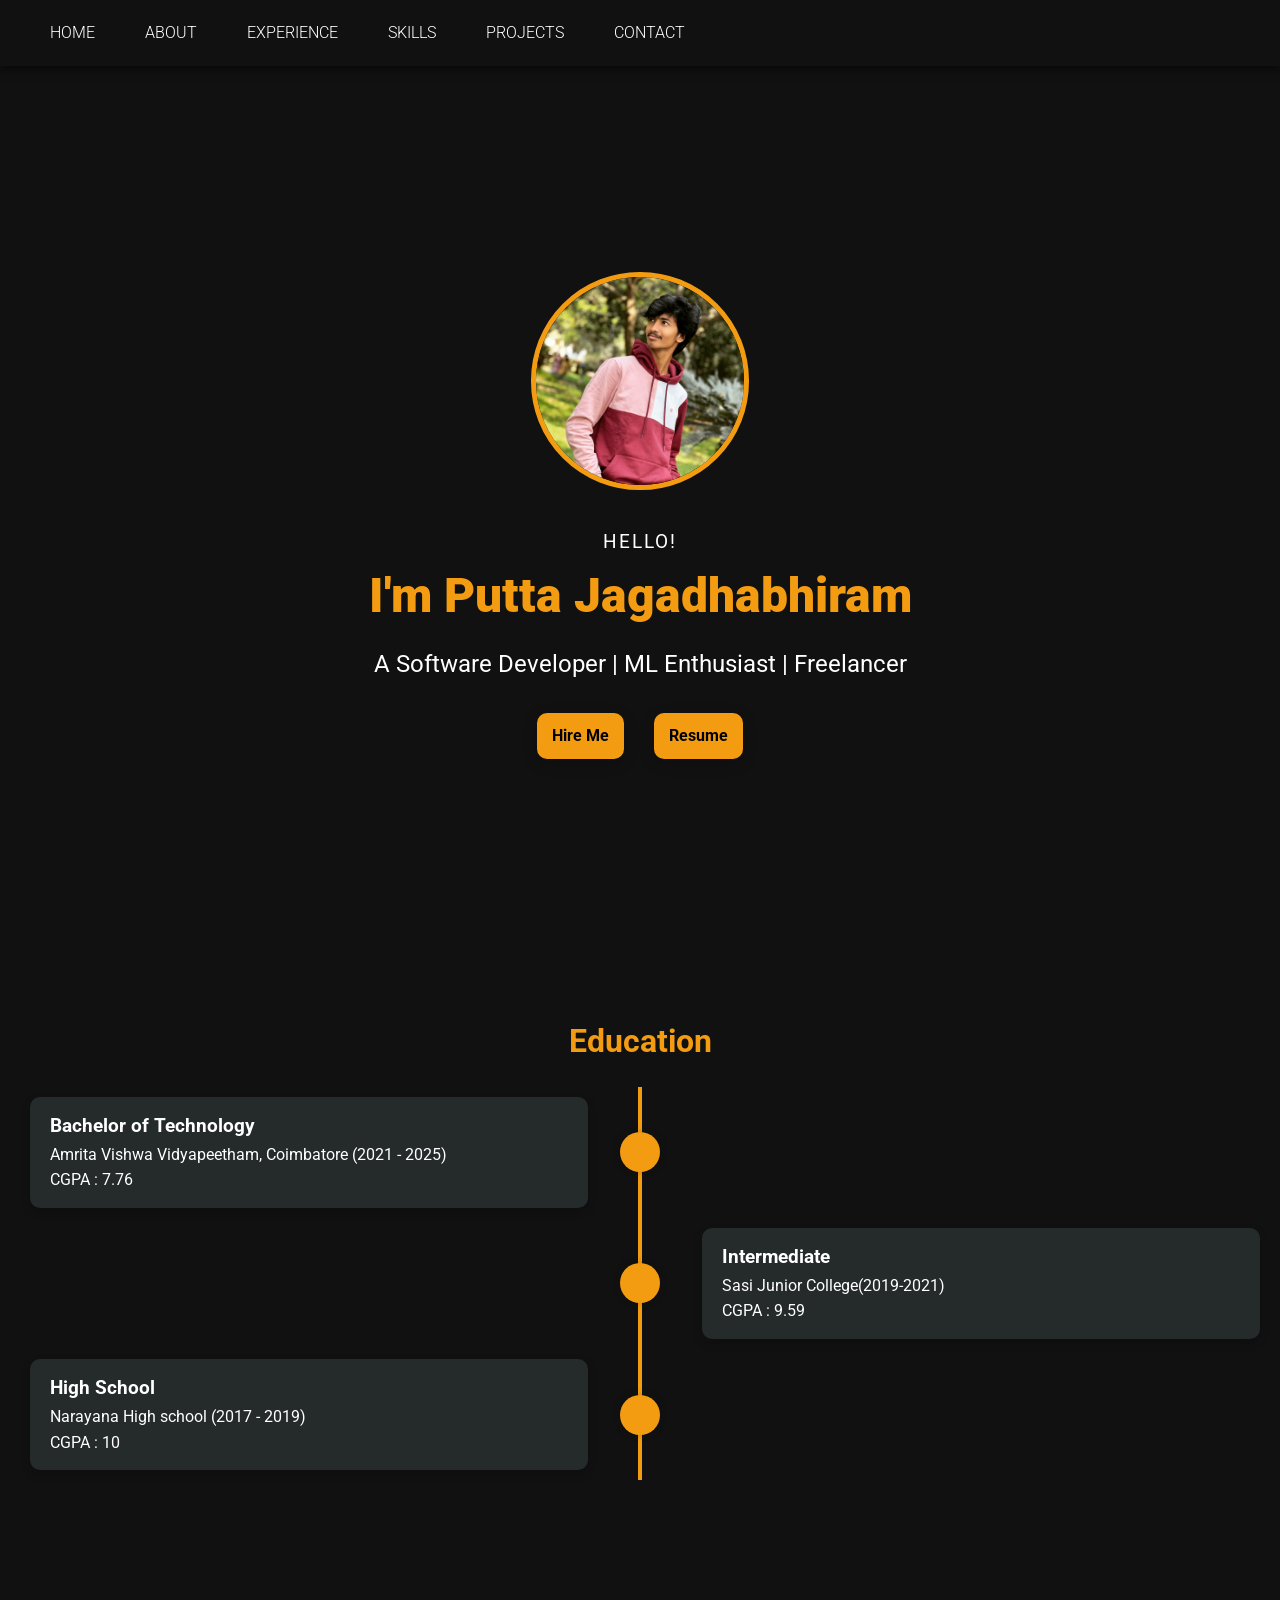
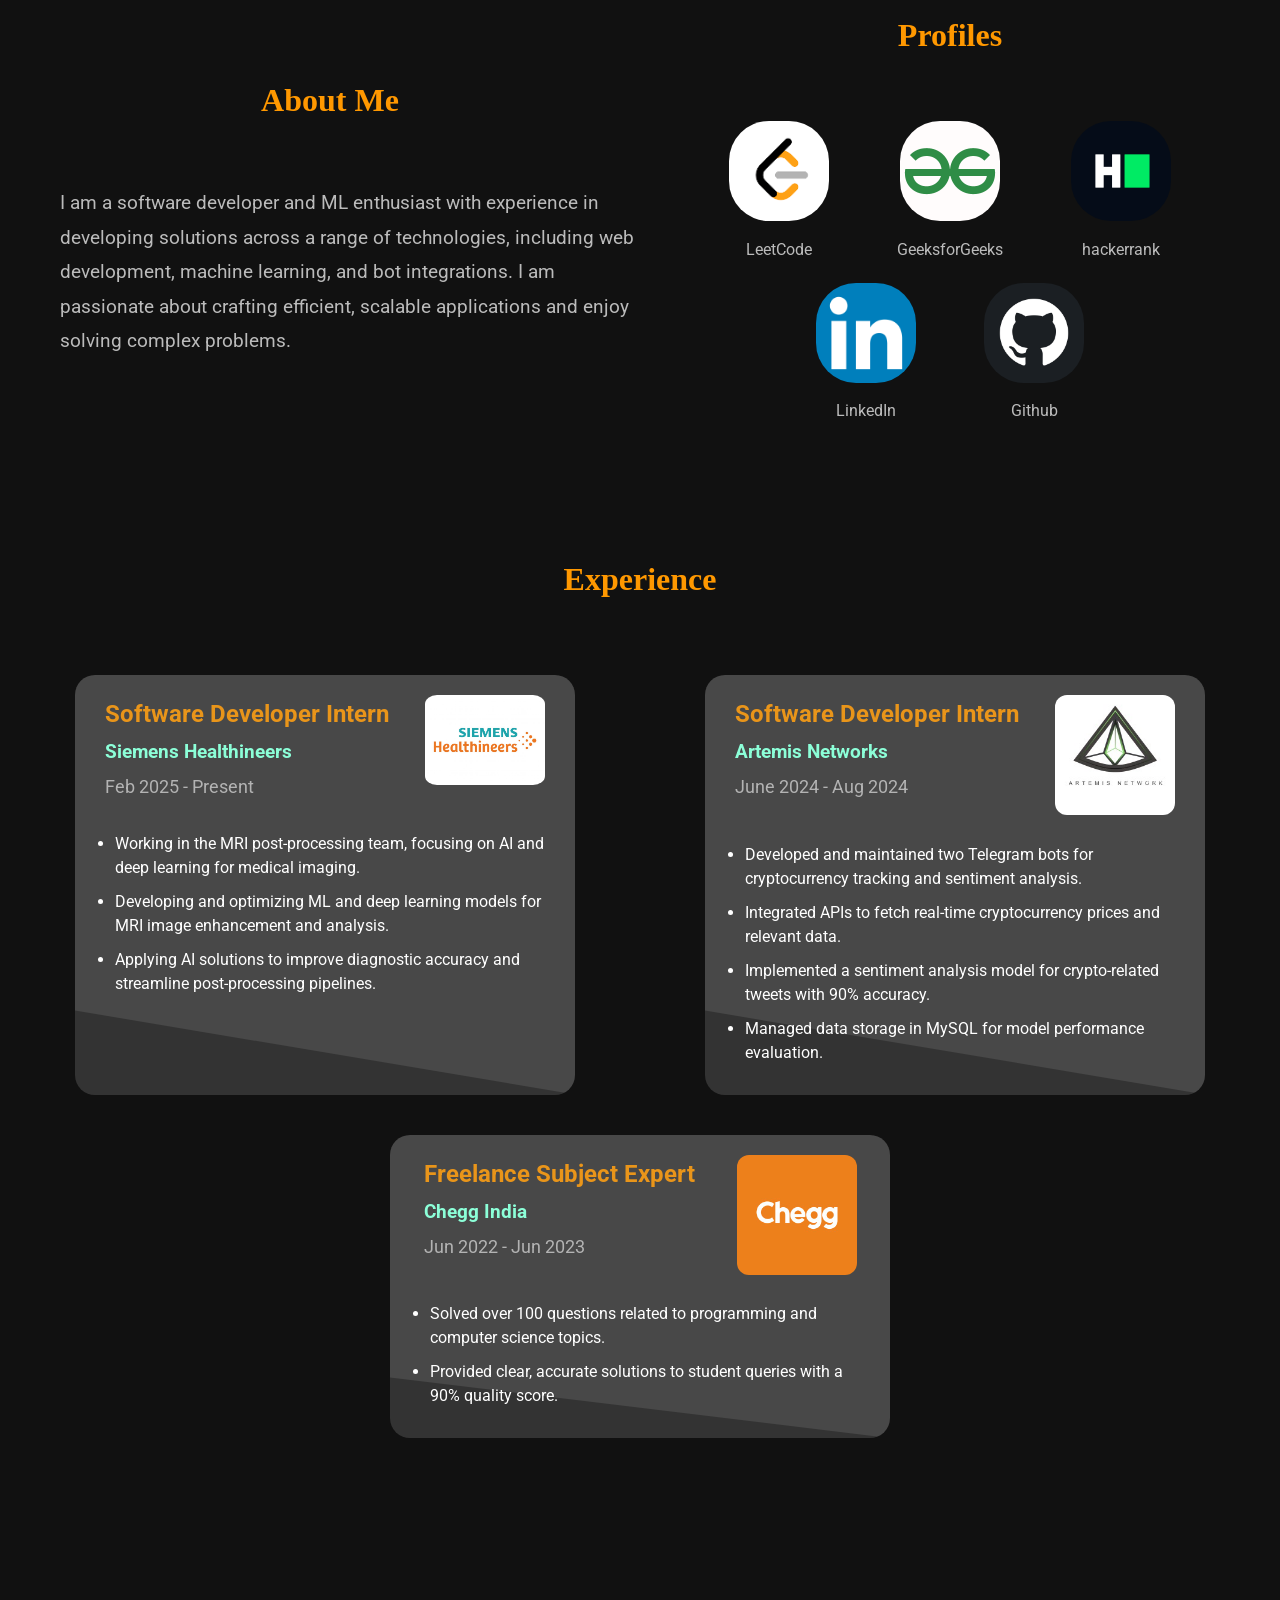
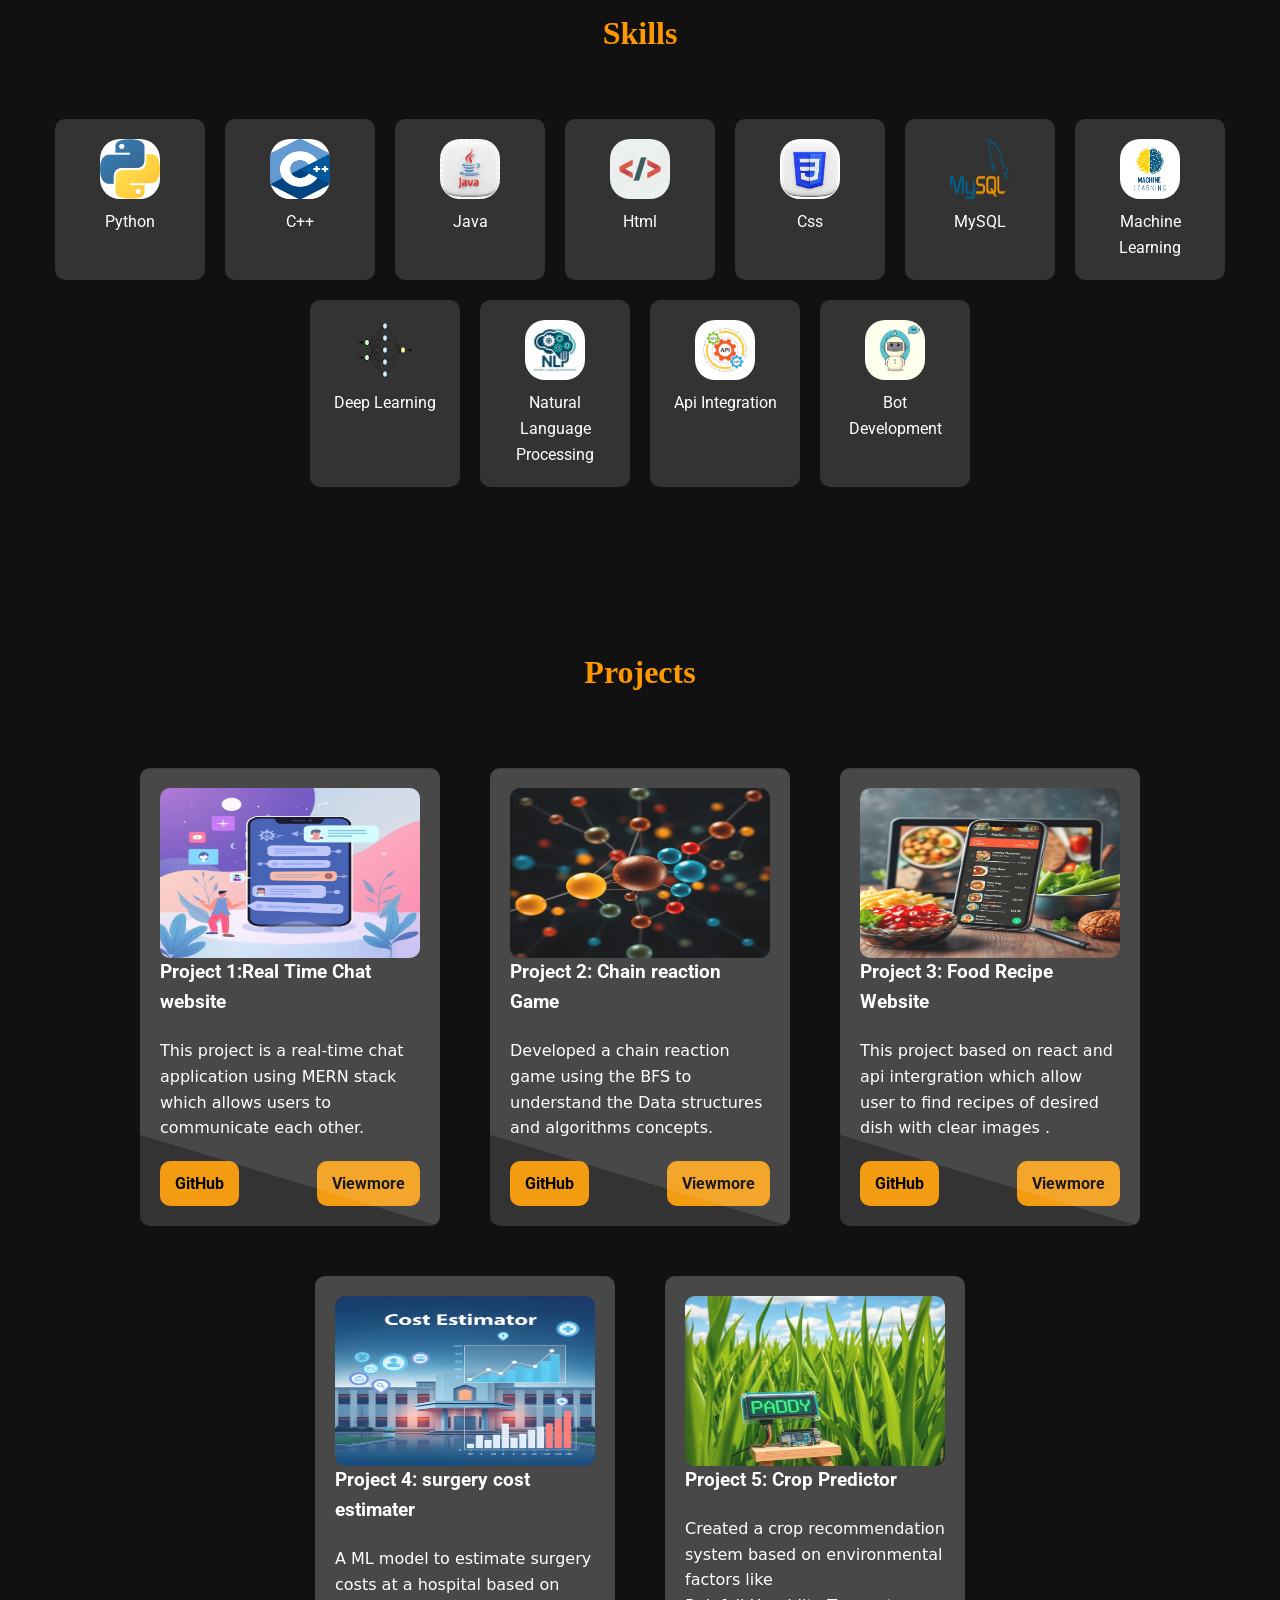
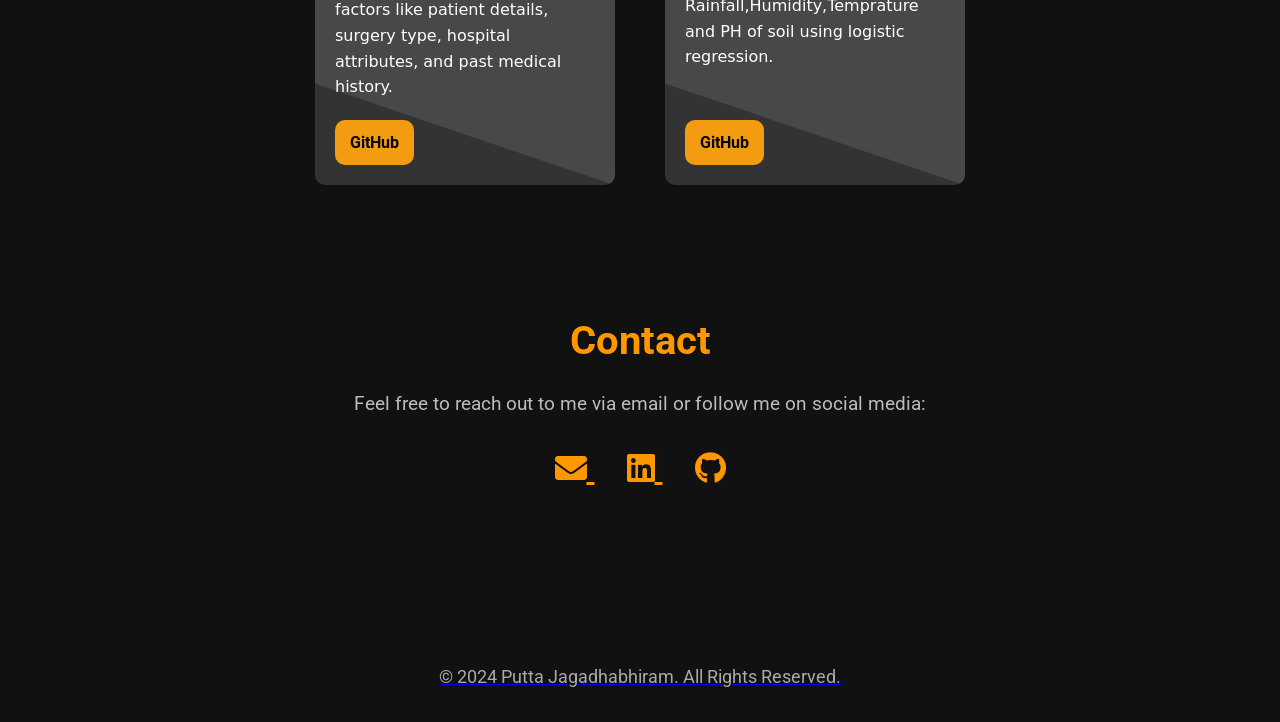
==== commit d59ce01a: "Project added3" ====
--- a/index.html
+++ b/index.html
@@ -174,7 +174,7 @@
                 <ul>
                     <li>Working in the MRI post-processing team, focusing on AI and deep learning for medical imaging.
                     </li>
-                    <li>Developing and optimizing AML and deep learning models for MRI image enhancement and analysis.
+                    <li>Developing and optimizing ML and deep learning models for MRI image enhancement and analysis.
                     </li>
                     <li>Applying AI solutions to improve diagnostic accuracy and streamline post-processing pipelines.
                     </li>
@@ -187,7 +187,7 @@
                     <div>
                         <h2>Software Developer Intern</h2>
                         <h3>Artemis Networks</h3>
-                        <p class="experience-date">Aug 2024 - Present</p>
+                        <p class="experience-date">June 2024 - Aug 2024</p>
                     </div>
                     <div>
                         <img src="src/codingprofilepics/artemisnetwork_logo.jpeg" alt="LeetCode Logo"
@@ -373,10 +373,7 @@
             </a>
             <a href="https://github.com/abhiramputta" target="_blank" title="GitHub">
                 <i class="fab fa-github"></i>
-            </a>
-            <a href="tel:+918096395119" title="Phone Number">
-                <i class="fas fa-phone"></i>
-            </a>
+            
         </div>
 
 
--- a/style.css
+++ b/style.css
@@ -674,6 +674,7 @@
     width: 60px;
     height: 60px;
     margin-bottom: 10px;
+    border-radius: 20px;
 }
 
 
